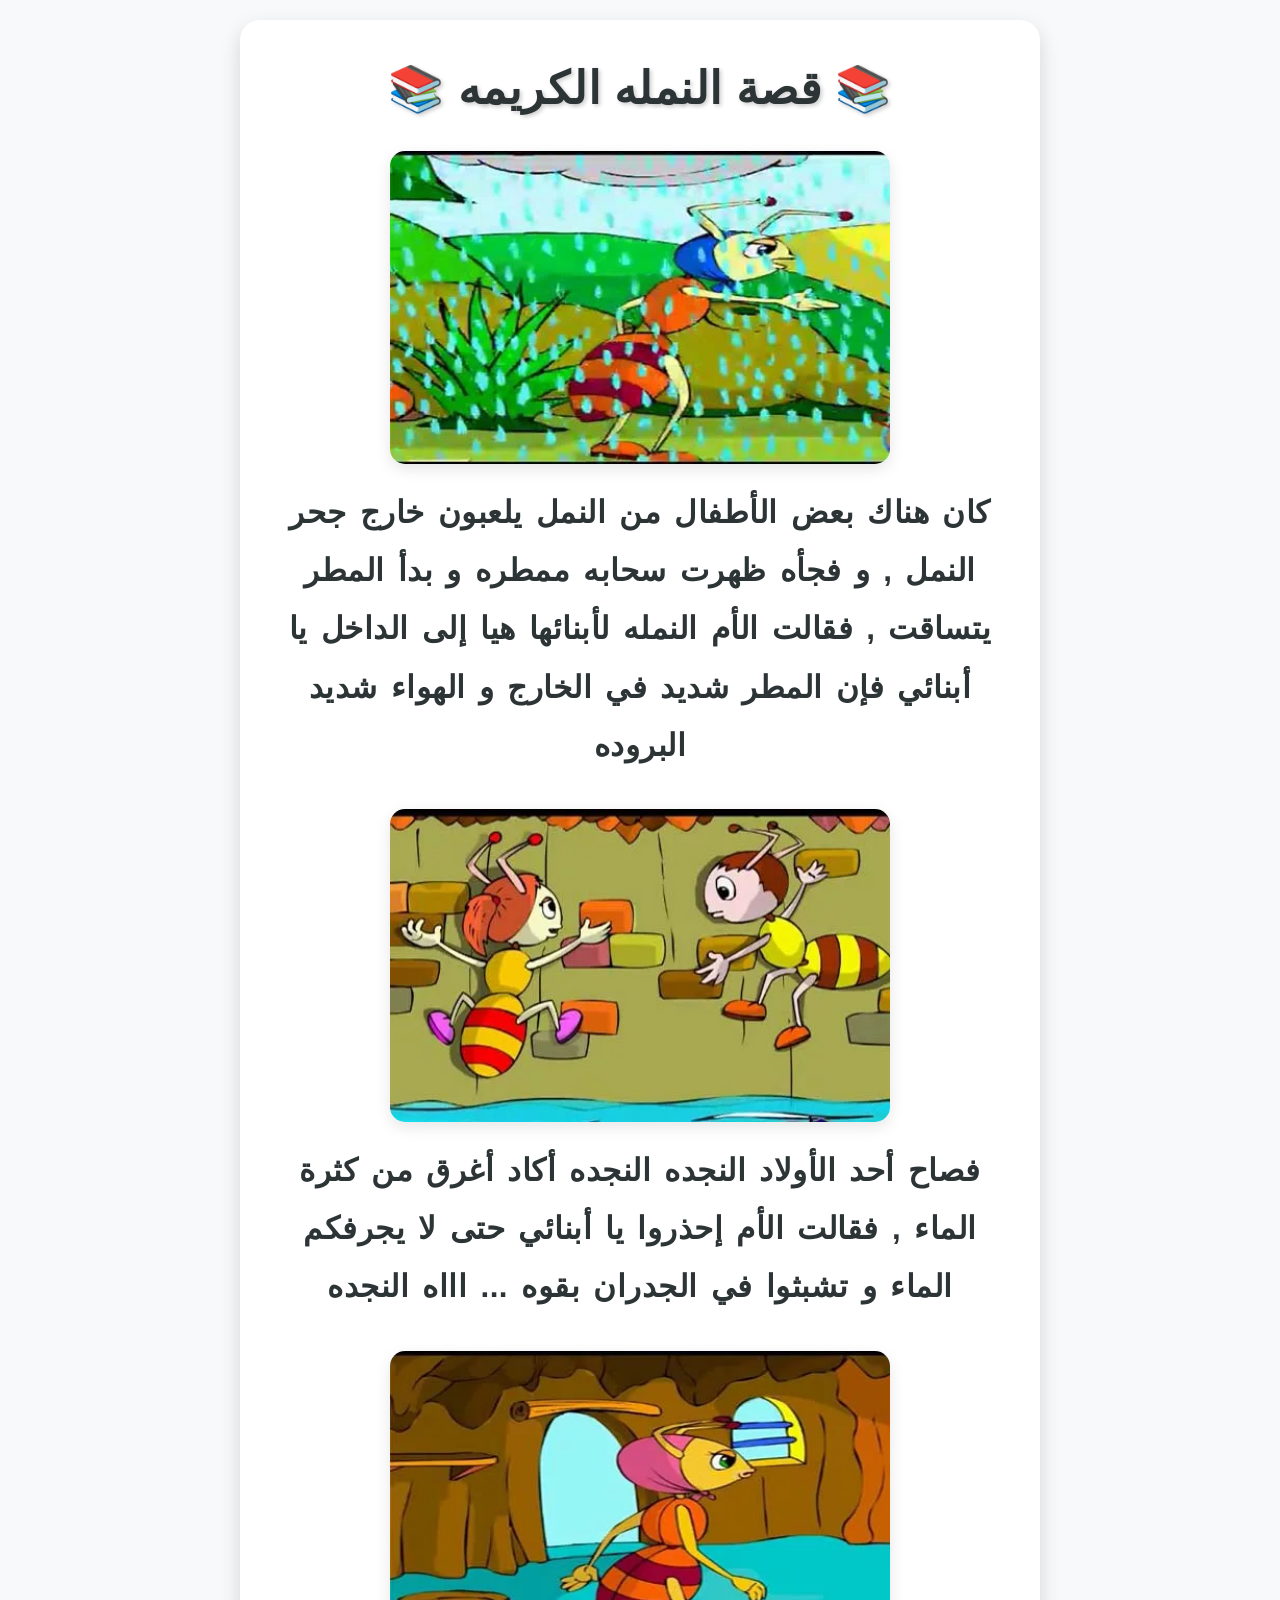
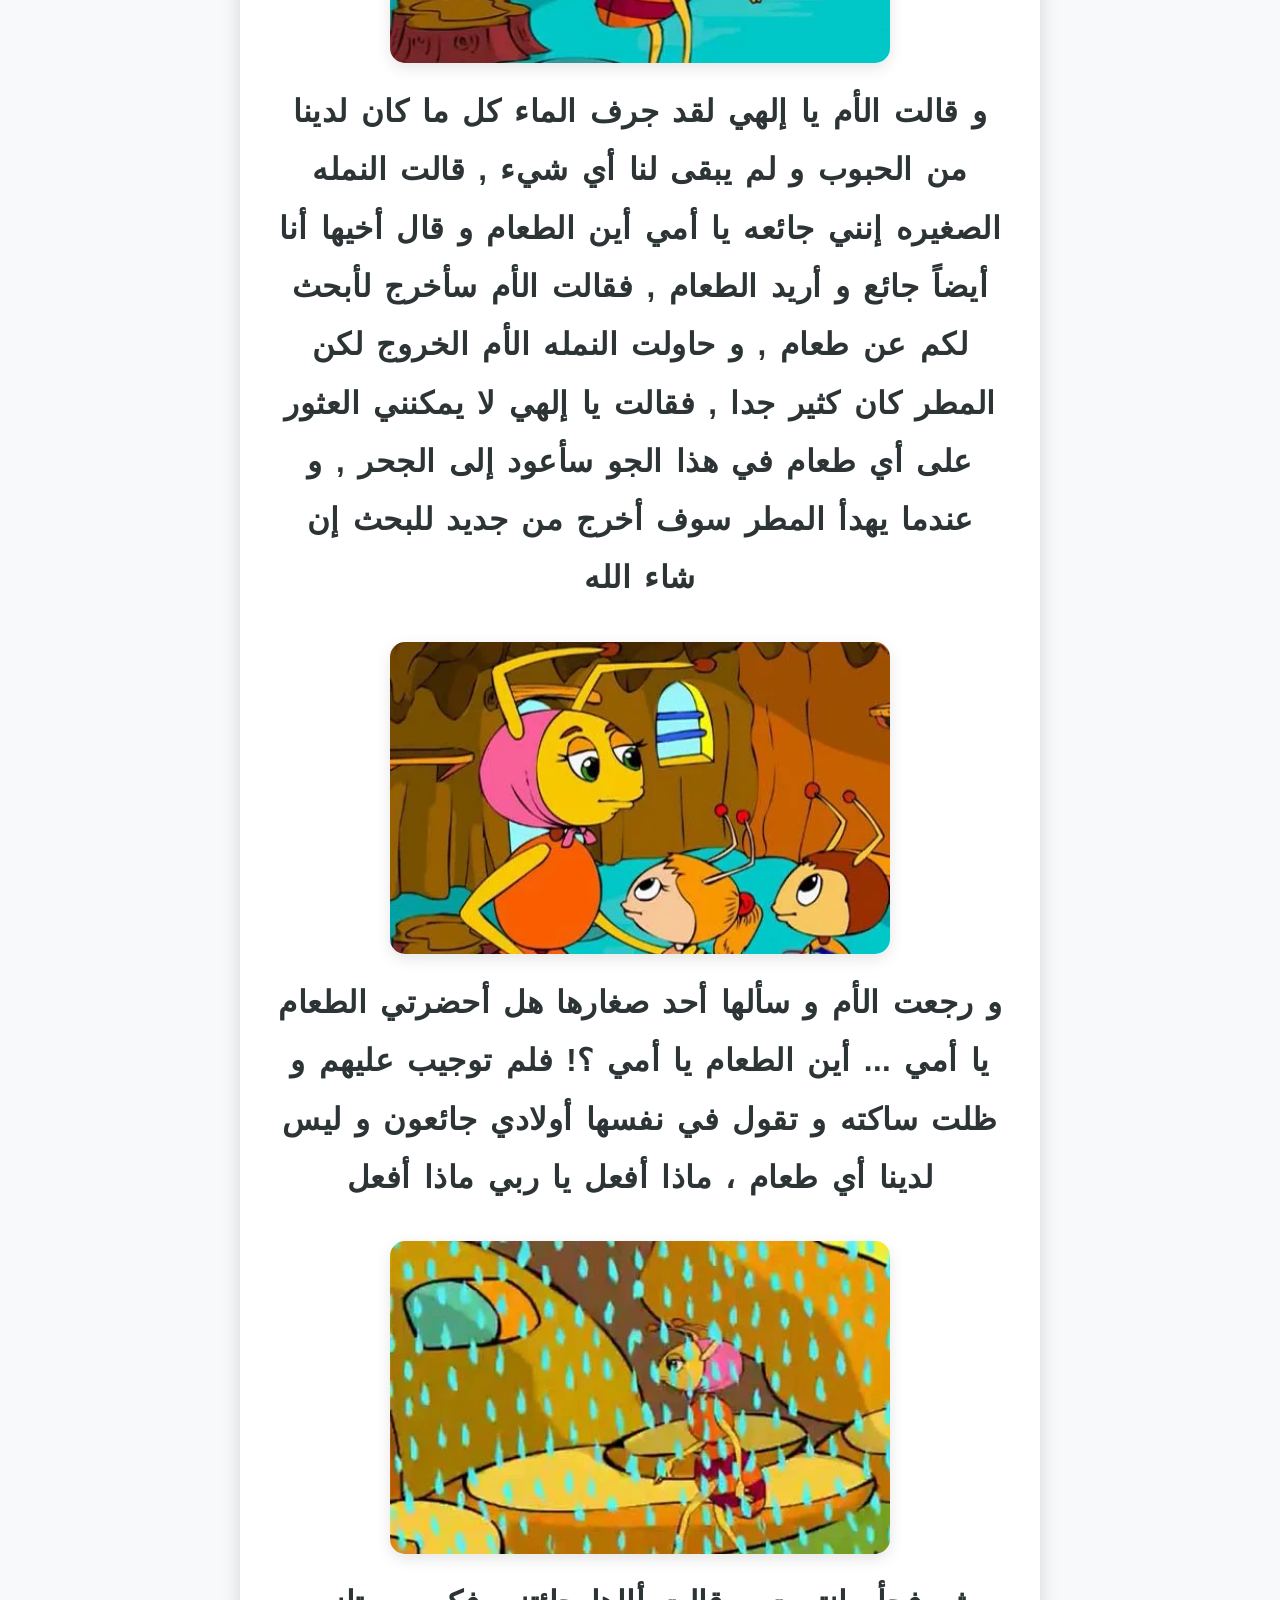
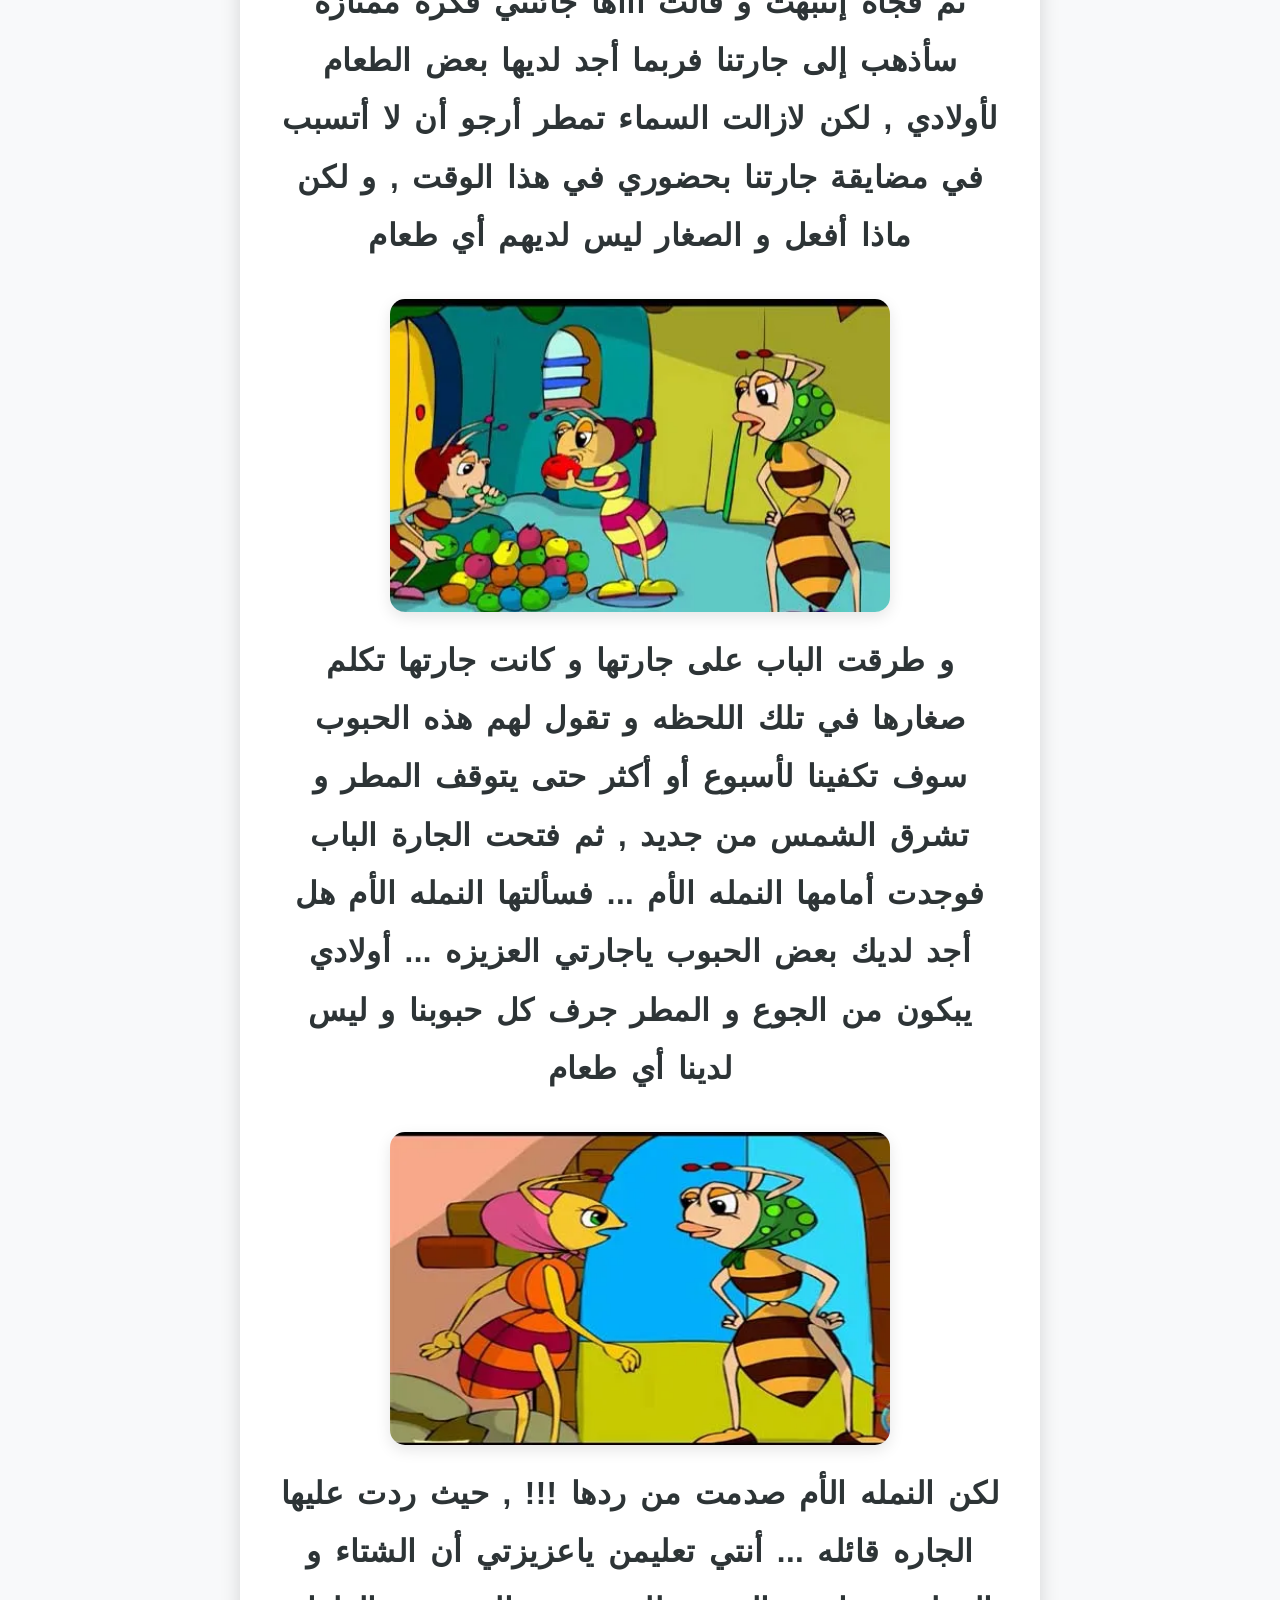
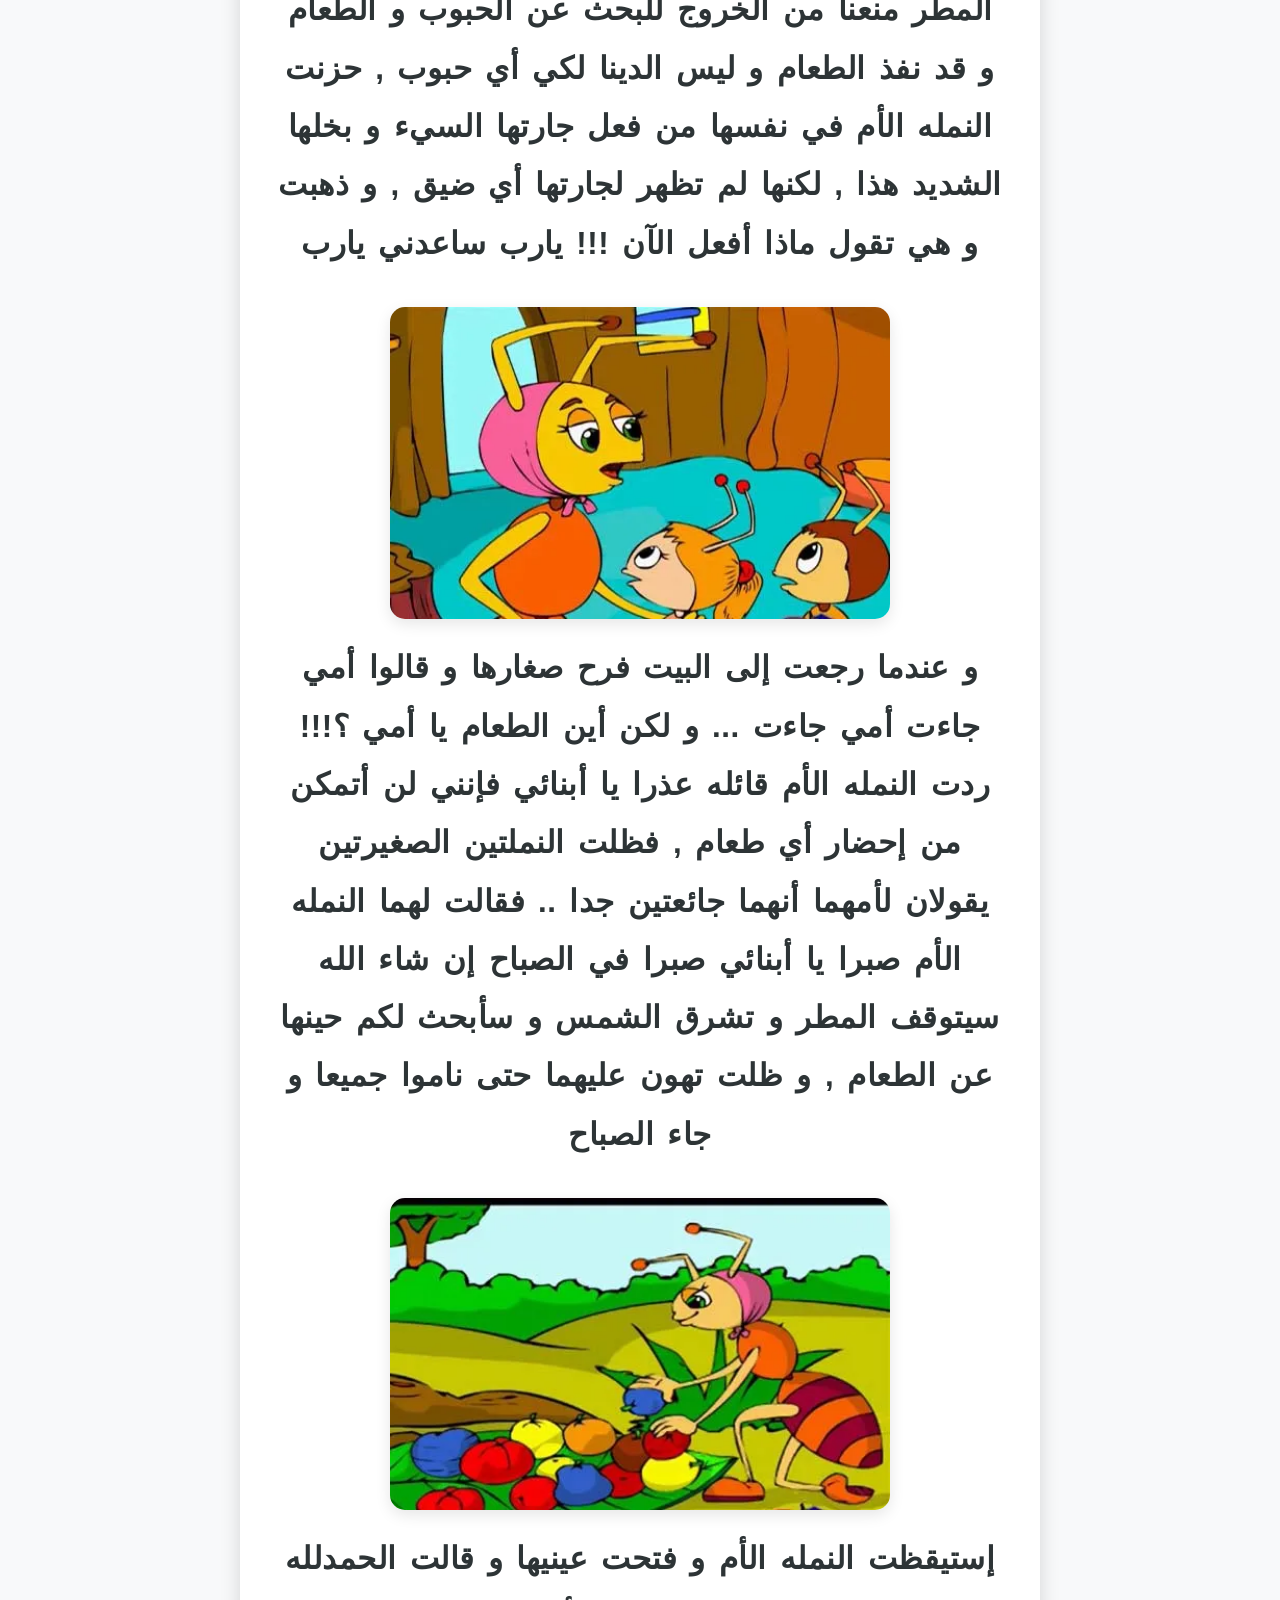
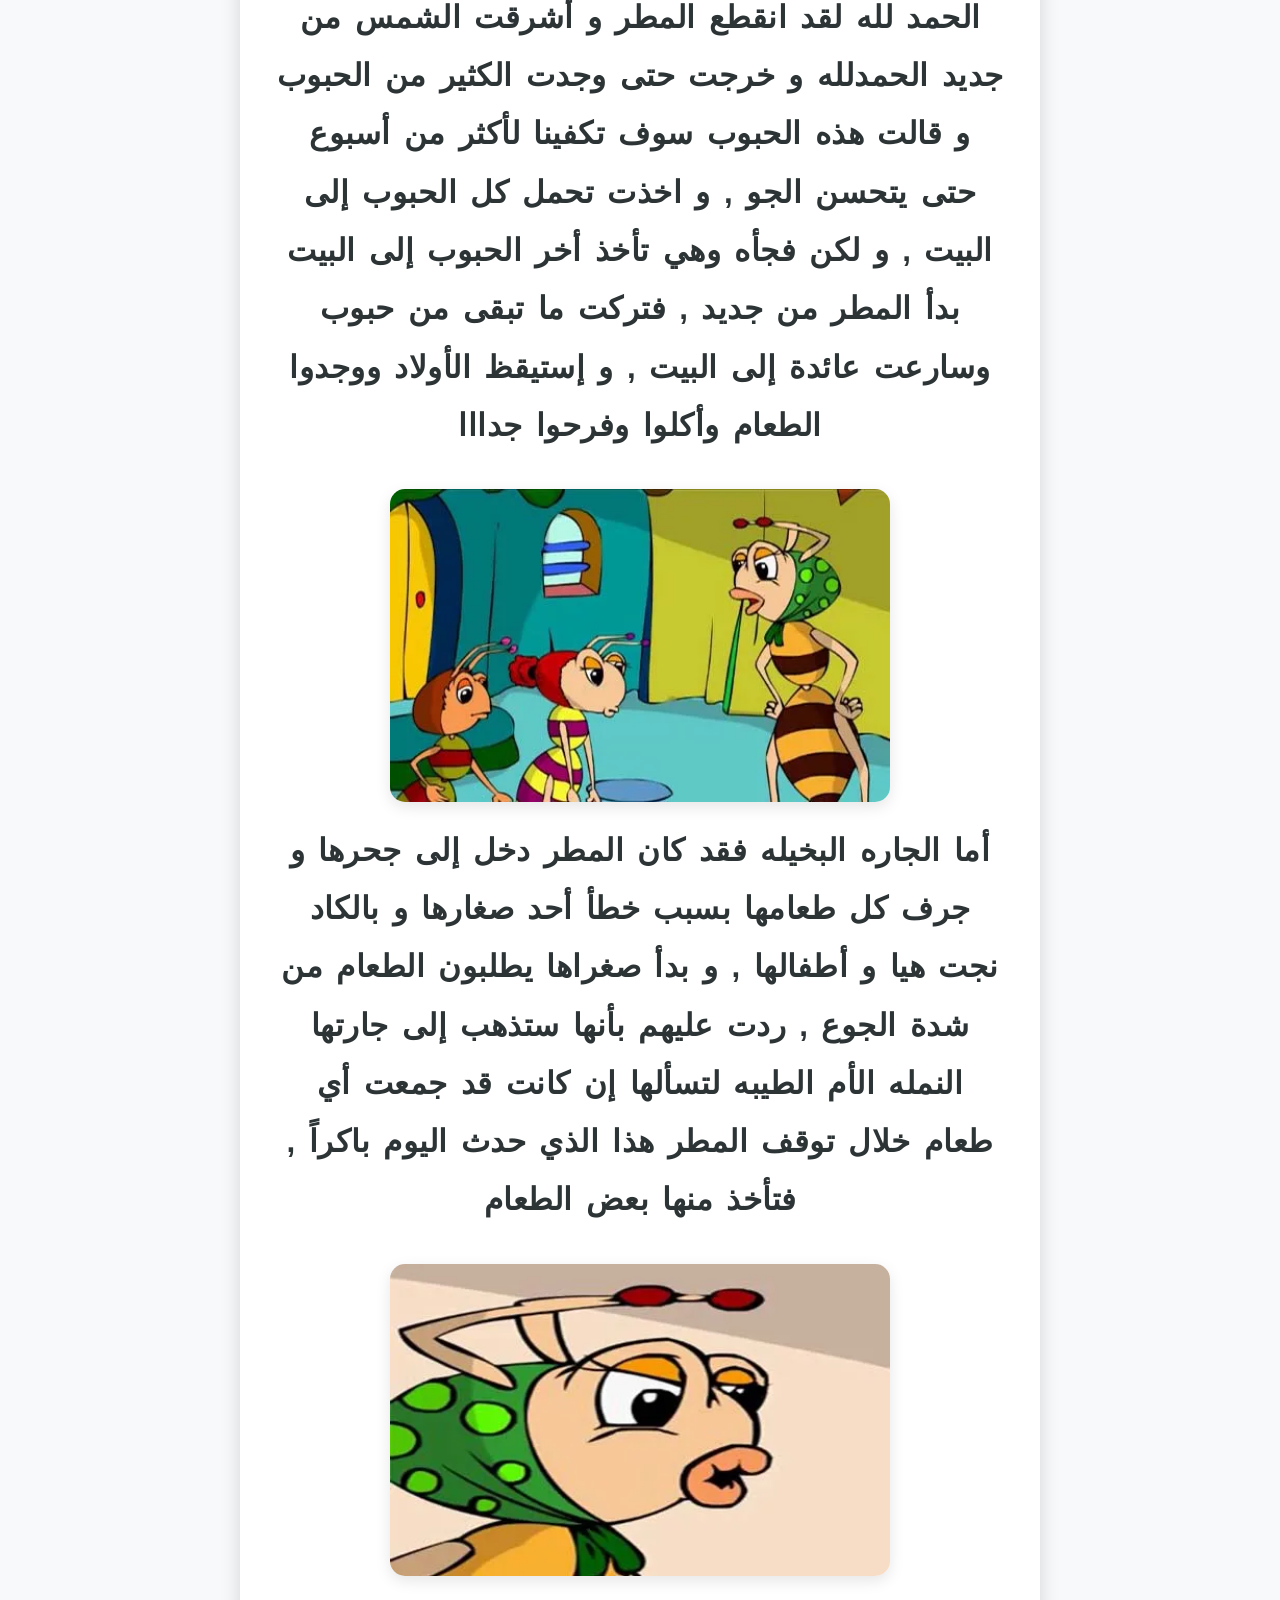
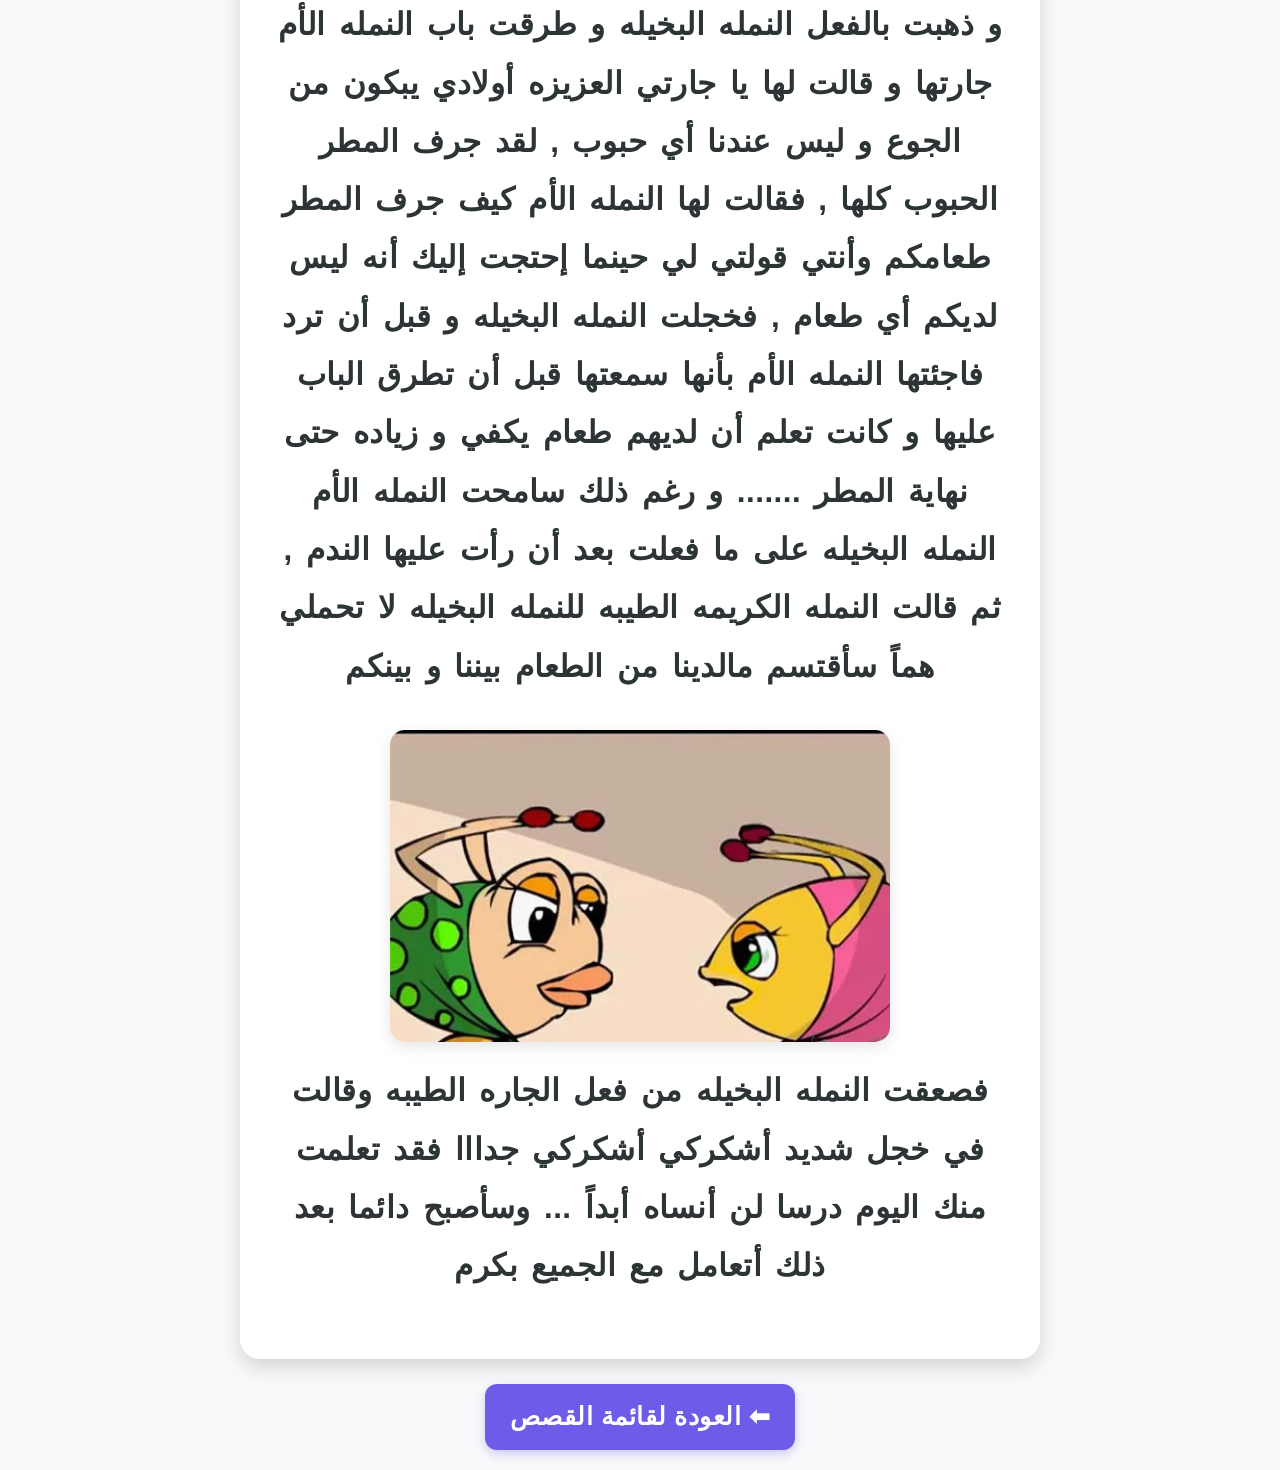
==== materials/arabic/story1.html @ b32f54ed "Add files via upload" ====
<!DOCTYPE html>
<html lang="ar" dir="rtl">
<head>
    <meta charset="UTF-8">
    <meta name="viewport" content="width=device-width, initial-scale=1.0">
    <title>قصة النمله الكريمه</title>
    <!-- استدعاء خط أطفال واضح وجميل -->
    <link rel="stylesheet" href="../../css/style.css">
    <link rel="icon" type="image/ico" href="../../images/favicon.ico">
    <style>
        *, body, button, h1, h2, p, span, .story-text, .word {
            font-family: Segoe UI, sans-serif !important; /* نوع الخط */
            font-size: 1.4rem;                        /* حجم الخط الأساسي */
            font-weight: bold;                        /* تخانة الخط (بولد) */
            line-height: 1.7;                         /* المسافة بين السطور (ارتفاع السطر) */
            letter-spacing: 0.5px;                    /* المسافة الأفقية بين الحروف */
            word-spacing: 0px;                        /* المسافة بين الكلمات وبعضها */
        }

        body {
            background: #f8f9fa;
        }

        .story-container {
            background: #ffffff;
            border-radius: 20px;
            padding: 30px;
            box-shadow: 0 8px 20px rgba(0,0,0,0.15);
            margin-bottom: 25px;
            max-width: 800px;
            margin-left: auto;
            margin-right: auto;
        }

        /* عنوان القصة يفضل في سطر واحد وبحجم نسبي ذكي حسب الشاشة */
        .story-container h1 {
            color: #2d3436;
            text-align: center;
            margin-bottom: 25px;
            font-size: clamp(1.1rem, 3.5vw, 2.2rem);
            white-space: nowrap;
            overflow: hidden;
            text-overflow: ellipsis;
        }

        .paragraph-block {
            margin-bottom: 35px;
            text-align: center;
        }

        /* تحكم في حجم الصورة بالنسبة المئوية وتجاوبها التلقائي */
        .story-img {
            width: 70%;
            max-width: 500px;
            height: auto;
            border-radius: 15px;
            margin: 0 auto 20px auto;
            display: block;
            box-shadow: 0 5px 15px rgba(0,0,0,0.1);
        }

        /* مسافات طبيعية ومضبوطة بين الكلمات بالملي */
        .story-text {
            font-size: 2rem;                       /* حجم الخط الكبير اللي طلبته */
            line-height: 2.5;                      /* مسافة واسعة ومريحة بين السطور */
            color: #2d3436;
            user-select: none;
            font-weight: bold;
            
            /* التكات الجديدة للسنترة المظبوطة بالحرف */
            display: flex;
            flex-wrap: wrap;
            justify-content: center;               /* سنترة الكلمات جوه الفقرة بالملي */
            align-items: center;
            text-align: center;
            gap: 1px;                             /* مسافة ثابتة ومتناسقة بين كل كلمة والثانية */
        }

        .word {
            display: inline-block;
            padding: 2px 6px;
            border-radius: 8px;
            cursor: pointer;
            transition: background 0.2s, transform 0.2s;
            /* شلنا الهوامش القديمة عشان الـ gap يظبط المسافات بانتظام */
        }

        .word:hover {
            background: #ffeaa7;
        }

        /* الهايلايت للضغطة العادية أو عند الرجوع */
        .word.highlight {
            background: #fdcb6e;
            color: #d63031;
            font-weight: bold;
            transform: scale(1.08);
        }

        .back-btn {
            background: #6c5ce7;
            color: white;
            border: none;
            padding: 12px 25px;
            font-size: 1.1rem;
            border-radius: 12px;
            cursor: pointer;
            font-weight: bold;
            font-family: 'Cairo', sans-serif;
            box-shadow: 0 4px 10px rgba(108, 92, 231, 0.3);
            display: block;
            margin: 0 auto;
        }
        .back-btn:hover {
            background: #5b4cc4;
        }
    </style>
</head>
<body>
    <div class="container">
        <div class="story-container">

            <h1>📚 قصة النمله الكريمه 📚</h1>

            <!-- الفقرة الأولى وصورتها -->
            <div class="paragraph-block">
                <img src="images/story1-1.webp" alt="صورة الفقرة الأولى" class="story-img" onerror="this.src='https://via.placeholder.com/500x300?text=صورة+الفقرة+الأولى'">
                
                <p class="story-text" data-paragraph-id="1">
كان هناك بعض الأطفال من النمل يلعبون خارج جحر النمل , و فجأه ظهرت سحابه ممطره و بدأ المطر يتساقت , فقالت الأم النمله لأبنائها هيا إلى الداخل يا أبنائي فإن المطر شديد في الخارج و الهواء شديد البروده
                </p>
            </div>

            <!-- الفقرة الثانيه وصورتها -->
            <div class="paragraph-block">
                <img src="images/story1-2.webp" alt="صورة الفقرة الأولى" class="story-img" onerror="this.src='https://via.placeholder.com/500x300?text=صورة+الفقرة+الأولى'">
                
                <p class="story-text" data-paragraph-id="1">
فصاح أحد الأولاد النجده النجده أكاد أغرق من كثرة الماء , فقالت الأم إحذروا يا أبنائي حتى لا يجرفكم الماء و تشبثوا في الجدران بقوه ... اااه النجده
                </p>
            </div>

            <!-- الفقرة الثالثه وصورتها -->
            <div class="paragraph-block">
                <img src="images/story1-3.webp" alt="صورة الفقرة الأولى" class="story-img" onerror="this.src='https://via.placeholder.com/500x300?text=صورة+الفقرة+الأولى'">
                
                <p class="story-text" data-paragraph-id="1">
و قالت الأم يا إلهي لقد جرف الماء كل ما كان لدينا من الحبوب و لم يبقى لنا أي شيء , قالت النمله الصغيره إنني جائعه يا أمي أين الطعام و قال أخيها أنا أيضاً جائع و أريد الطعام , فقالت الأم سأخرج لأبحث لكم عن طعام , و حاولت النمله الأم الخروج لكن المطر كان كثير جدا , فقالت يا إلهي لا يمكنني العثور على أي طعام في هذا الجو سأعود إلى الجحر , و عندما يهدأ المطر سوف أخرج من جديد للبحث إن شاء الله
                </p>
            </div>

            <!-- الفقرة الرابعه وصورتها -->
            <div class="paragraph-block">
                <img src="images/story1-4.webp" alt="صورة الفقرة الأولى" class="story-img" onerror="this.src='https://via.placeholder.com/500x300?text=صورة+الفقرة+الأولى'">
                
                <p class="story-text" data-paragraph-id="1">
و رجعت الأم و سألها أحد صغارها هل أحضرتي الطعام يا أمي ... أين الطعام يا أمي ؟! فلم توجيب عليهم و ظلت ساكته و تقول في نفسها أولادي جائعون و ليس لدينا أي طعام ، ماذا أفعل يا ربي ماذا أفعل
                </p>
            </div>

            <!-- الفقرة الخامسه وصورتها -->
            <div class="paragraph-block">
                <img src="images/story1-5.webp" alt="صورة الفقرة الأولى" class="story-img" onerror="this.src='https://via.placeholder.com/500x300?text=صورة+الفقرة+الأولى'">
                
                <p class="story-text" data-paragraph-id="1">
ثم فجأه إنتبهت و قالت أااها جائتني فكره ممتازه سأذهب إلى جارتنا فربما أجد لديها بعض الطعام لأولادي , لكن لازالت السماء تمطر أرجو أن لا أتسبب في مضايقة جارتنا بحضوري في هذا الوقت , و لكن ماذا أفعل و الصغار ليس لديهم أي طعام
                </p>
            </div>

            <!-- الفقرة السادسه وصورتها -->
            <div class="paragraph-block">
                <img src="images/story1-6.webp" alt="صورة الفقرة الأولى" class="story-img" onerror="this.src='https://via.placeholder.com/500x300?text=صورة+الفقرة+الأولى'">
                
                <p class="story-text" data-paragraph-id="1">
و طرقت الباب على جارتها و كانت جارتها تكلم صغارها في تلك اللحظه و تقول لهم هذه الحبوب سوف تكفينا لأسبوع أو أكثر حتى يتوقف المطر و تشرق الشمس من جديد , ثم فتحت الجارة الباب فوجدت أمامها النمله الأم ... فسألتها النمله الأم هل أجد لديك بعض الحبوب ياجارتي العزيزه ... أولادي يبكون من الجوع و المطر جرف كل حبوبنا و ليس لدينا أي طعام 
                </p>
            </div>

            <!-- الفقرة السابعه وصورتها -->
            <div class="paragraph-block">
                <img src="images/story1-7.webp" alt="صورة الفقرة الأولى" class="story-img" onerror="this.src='https://via.placeholder.com/500x300?text=صورة+الفقرة+الأولى'">
                
                <p class="story-text" data-paragraph-id="1">
لكن النمله الأم صدمت من ردها !!! , حيث ردت عليها الجاره قائله ... أنتي تعليمن ياعزيزتي أن الشتاء و المطر منعنا من الخروج للبحث عن الحبوب و الطعام و قد نفذ الطعام و ليس الدينا لكي أي حبوب , حزنت النمله الأم في نفسها من فعل جارتها السيء و بخلها الشديد هذا , لكنها لم تظهر لجارتها أي ضيق , و ذهبت و هي تقول ماذا أفعل الآن !!! يارب ساعدني يارب
                </p>
            </div>

            <!-- الفقرة الثامنه وصورتها -->
            <div class="paragraph-block">
                <img src="images/story1-8.webp" alt="صورة الفقرة الأولى" class="story-img" onerror="this.src='https://via.placeholder.com/500x300?text=صورة+الفقرة+الأولى'">
                
                <p class="story-text" data-paragraph-id="1">
و عندما رجعت إلى البيت فرح صغارها و قالوا أمي جاءت أمي جاءت ... و لكن أين الطعام يا أمي ؟!!! ردت النمله الأم قائله عذرا يا أبنائي فإنني لن أتمكن من إحضار أي طعام , فظلت النملتين الصغيرتين يقولان لأمهما أنهما جائعتين جدا .. فقالت لهما النمله الأم صبرا يا أبنائي صبرا  في الصباح إن شاء الله سيتوقف المطر و تشرق الشمس و سأبحث لكم حينها عن الطعام , و ظلت تهون عليهما حتى ناموا جميعا و جاء الصباح
                </p>
            </div>

            <!-- الفقرة التاسعه وصورتها -->
            <div class="paragraph-block">
                <img src="images/story1-9.webp" alt="صورة الفقرة الأولى" class="story-img" onerror="this.src='https://via.placeholder.com/500x300?text=صورة+الفقرة+الأولى'">
                
                <p class="story-text" data-paragraph-id="1">
إستيقظت النمله الأم و فتحت عينيها و قالت الحمدلله الحمد لله لقد انقطع المطر و أشرقت الشمس من جديد الحمدلله و خرجت حتى وجدت الكثير من الحبوب و قالت هذه الحبوب سوف تكفينا لأكثر من أسبوع حتى يتحسن الجو , و اخذت تحمل كل الحبوب إلى البيت , و لكن فجأه وهي تأخذ أخر الحبوب إلى البيت بدأ المطر من جديد , فتركت ما تبقى من حبوب وسارعت عائدة إلى البيت , و إستيقظ الأولاد ووجدوا الطعام وأكلوا وفرحوا جدااا
                </p>
            </div>

            <!-- الفقرة العاشره وصورتها -->
            <div class="paragraph-block">
                <img src="images/story1-10.webp" alt="صورة الفقرة الأولى" class="story-img" onerror="this.src='https://via.placeholder.com/500x300?text=صورة+الفقرة+الأولى'">
                
                <p class="story-text" data-paragraph-id="1">
أما الجاره البخيله فقد كان المطر دخل إلى جحرها و جرف كل طعامها بسبب خطأ أحد صغارها و بالكاد نجت هيا و أطفالها , و بدأ صغراها يطلبون الطعام من شدة الجوع , ردت عليهم بأنها ستذهب إلى جارتها النمله الأم الطيبه لتسألها إن كانت قد جمعت أي طعام خلال توقف المطر هذا الذي حدث اليوم باكراً , فتأخذ منها بعض الطعام
                </p>
            </div>

            <!-- الفقرة الحادية عشر وصورتها -->
            <div class="paragraph-block">
                <img src="images/story1-11.webp" alt="صورة الفقرة الأولى" class="story-img" onerror="this.src='https://via.placeholder.com/500x300?text=صورة+الفقرة+الأولى'">
                
                <p class="story-text" data-paragraph-id="1">
و ذهبت بالفعل النمله البخيله و طرقت باب النمله الأم جارتها و قالت لها يا جارتي العزيزه أولادي يبكون من الجوع و ليس عندنا أي حبوب , لقد جرف المطر الحبوب كلها , فقالت لها النمله الأم كيف جرف المطر طعامكم وأنتي قولتي لي حينما إحتجت إليك أنه ليس لديكم أي طعام , فخجلت النمله البخيله و قبل أن ترد فاجئتها النمله الأم بأنها سمعتها قبل أن تطرق الباب عليها و كانت تعلم أن لديهم طعام يكفي و زياده حتى نهاية المطر
.......
و رغم ذلك سامحت النمله الأم النمله البخيله على ما فعلت بعد أن رأت عليها الندم , ثم قالت النمله الكريمه الطيبه للنمله البخيله لا تحملي هماً سأقتسم مالدينا من الطعام بيننا و بينكم
                </p>
            </div>

            <!-- الفقرة الثانية عشر وصورتها -->
            <div class="paragraph-block">
                <img src="images/story1-12.webp" alt="صورة الفقرة الأولى" class="story-img" onerror="this.src='https://via.placeholder.com/500x300?text=صورة+الفقرة+الأولى'">
                
                <p class="story-text" data-paragraph-id="1">
فصعقت النمله البخيله من فعل الجاره الطيبه وقالت في خجل شديد أشكركي أشكركي جدااا
فقد تعلمت منك اليوم درسا لن أنساه أبداً ... وسأصبح دائما بعد ذلك أتعامل مع الجميع بكرم
                </p>
            </div>

        </div>

        <button class="back-btn" onclick="goBackToArabic()">⬅ العودة لقائمة القصص</button>
    </div>

    <!-- محرك التشغيل الذكي الموحد للقصة -->
    <script>
        // إلغاء تحكم المتصفح التلقائي في السكرول عند الـ Refresh لمنع التعارض
        if ('scrollRestoration' in history) {
            history.scrollRestoration = 'manual';
        }

        document.addEventListener('DOMContentLoaded', () => {
            const paragraphs = document.querySelectorAll('.story-text');

            paragraphs.forEach((pElement, pIndex) => {
                const rawText = pElement.innerText.trim();
                pElement.innerHTML = ''; 

                const wordsArray = rawText.split(/\s+/);

                wordsArray.forEach((wordText, wIndex) => {
                    const span = document.createElement('span');
                    span.className = 'word';
                    const globalWordId = `p${pIndex}-w${wIndex}`;
                    span.id = globalWordId;
                    span.innerText = wordText;

                    setupWordEvents(span, wordText, globalWordId);

                    pElement.appendChild(span);
                });
            });

            // استعادة الـ Scroll والهايلايت بدقة فور اكتمال تحميل الصفحة
            restoreHighlightAndScroll();
        });

        function setupWordEvents(element, wordText, globalWordId) {
            let pressTimer = null;
            let isLongPress = false;

            const startPress = () => {
                isLongPress = false;
                pressTimer = setTimeout(() => {
                    isLongPress = true;
                    applyHighlight(globalWordId);
                    openLettersPage(wordText, globalWordId);
                }, 600); 
            };

            const cancelPress = () => {
                clearTimeout(pressTimer);
            };

            const endPress = () => {
                clearTimeout(pressTimer);
                if (!isLongPress) {
                    applyHighlight(globalWordId);
                }
            };

            element.addEventListener('mousedown', startPress);
            element.addEventListener('mouseup', endPress);
            element.addEventListener('mouseleave', cancelPress);

            element.addEventListener('touchstart', startPress, {passive: true});
            element.addEventListener('touchend', endPress);
            element.addEventListener('touchmove', cancelPress, {passive: true});
        }

        function applyHighlight(globalWordId) {
            document.querySelectorAll('.word').forEach(el => el.classList.remove('highlight'));
            const wordEl = document.getElementById(globalWordId);
            if (wordEl) {
                wordEl.classList.add('highlight');
                sessionStorage.setItem('activeWordId', globalWordId);
            }
        }

        function openLettersPage(wordText, globalWordId) {
            sessionStorage.setItem('selectedWord', wordText);
            sessionStorage.setItem('activeWordId', globalWordId);
            window.location.href = 'letters.html';
        }

        function restoreHighlightAndScroll() {
            const savedWordId = sessionStorage.getItem('activeWordId');
            if (savedWordId !== null) {
                setTimeout(() => {
                    const wordEl = document.getElementById(savedWordId);
                    if (wordEl) {
                        wordEl.classList.add('highlight');
                        wordEl.scrollIntoView({ behavior: 'smooth', block: 'center' });
                    }
                }, 100);
            }
        }

        function goBackToArabic() {
            sessionStorage.removeItem('activeWordId');
            window.location.href = 'arabic.html';
        }
    </script>
</body>
</html>
---- css/style.css ----
* {
    box-sizing: border-box;
    margin: 0;
    padding: 0;
    font-family: 'Cairo', Arial, sans-serif;
}

body {
    background: linear-gradient(135deg, #74b9ff, #a29bfe);
    min-height: 100vh;
    display: flex;
    justify-content: center;
    align-items: center;
    padding: 20px;
}

.container {
    max-width: 1000px;
    width: 100%;
    text-align: center;
}

h1 {
    color: #fff;
    font-size: 2.5rem;
    margin-bottom: 10px;
    text-shadow: 2px 2px 4px rgba(0,0,0,0.2);
}

.subtitle {
    color: #f1f2f6;
    font-size: 1.2rem;
    margin-bottom: 30px;
}

.subjects-grid {
    display: grid;
    grid-template-columns: repeat(auto-fit, minmax(250px, 1fr));
    gap: 20px;
}

.card {
    background: #ffffff;
    border-radius: 20px;
    padding: 30px 20px;
    cursor: pointer;
    box-shadow: 0 8px 20px rgba(0,0,0,0.15);
    transition: transform 0.3s ease, box-shadow 0.3s ease;
    border-bottom: 6px solid #dfe6e9;
}

.card:hover {
    transform: translateY(-8px);
    box-shadow: 0 12px 25px rgba(0,0,0,0.2);
}

.card .icon {
    font-size: 3.5rem;
    display: block;
    margin-bottom: 15px;
}

.card h2 {
    color: #2d3436;
    font-size: 1.5rem;
    margin-bottom: 8px;
}

.card p {
    color: #636e72;
    font-size: 0.95rem;
}

/* ألوان مميزة لكل كارت للتوسعة */
.card.arabic { border-bottom-color: #ff7675; }
.card.english { border-bottom-color: #0984e3; }
.card.math { border-bottom-color: #00b894; }
.card.science { border-bottom-color: #fdcb6e; }
.card.geography { border-bottom-color: #e17055; }
.card.space { border-bottom-color: #6c5ce7; }

/* متجاوب مع الموبايل والكمبيوتر */
@media (max-width: 600px) {
    h1 { font-size: 2rem; }
    .subtitle { font-size: 1rem; }
}
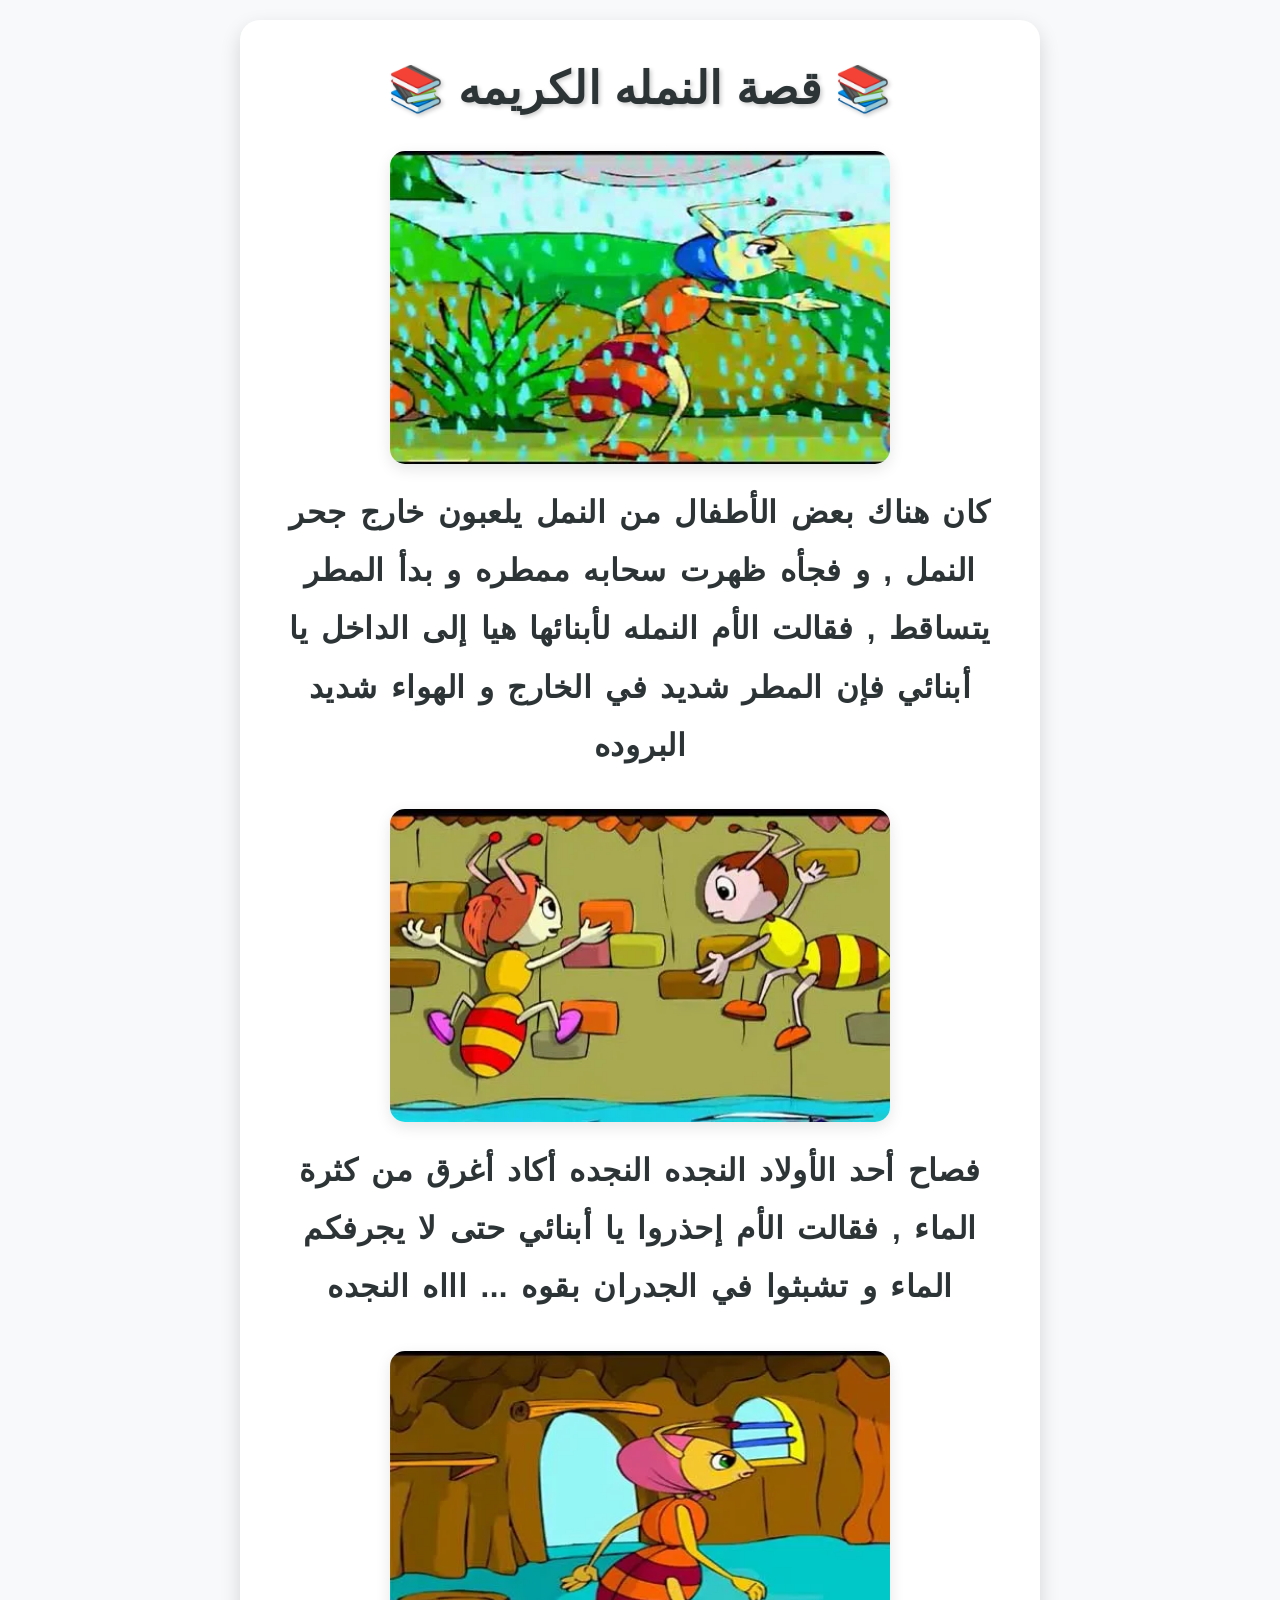
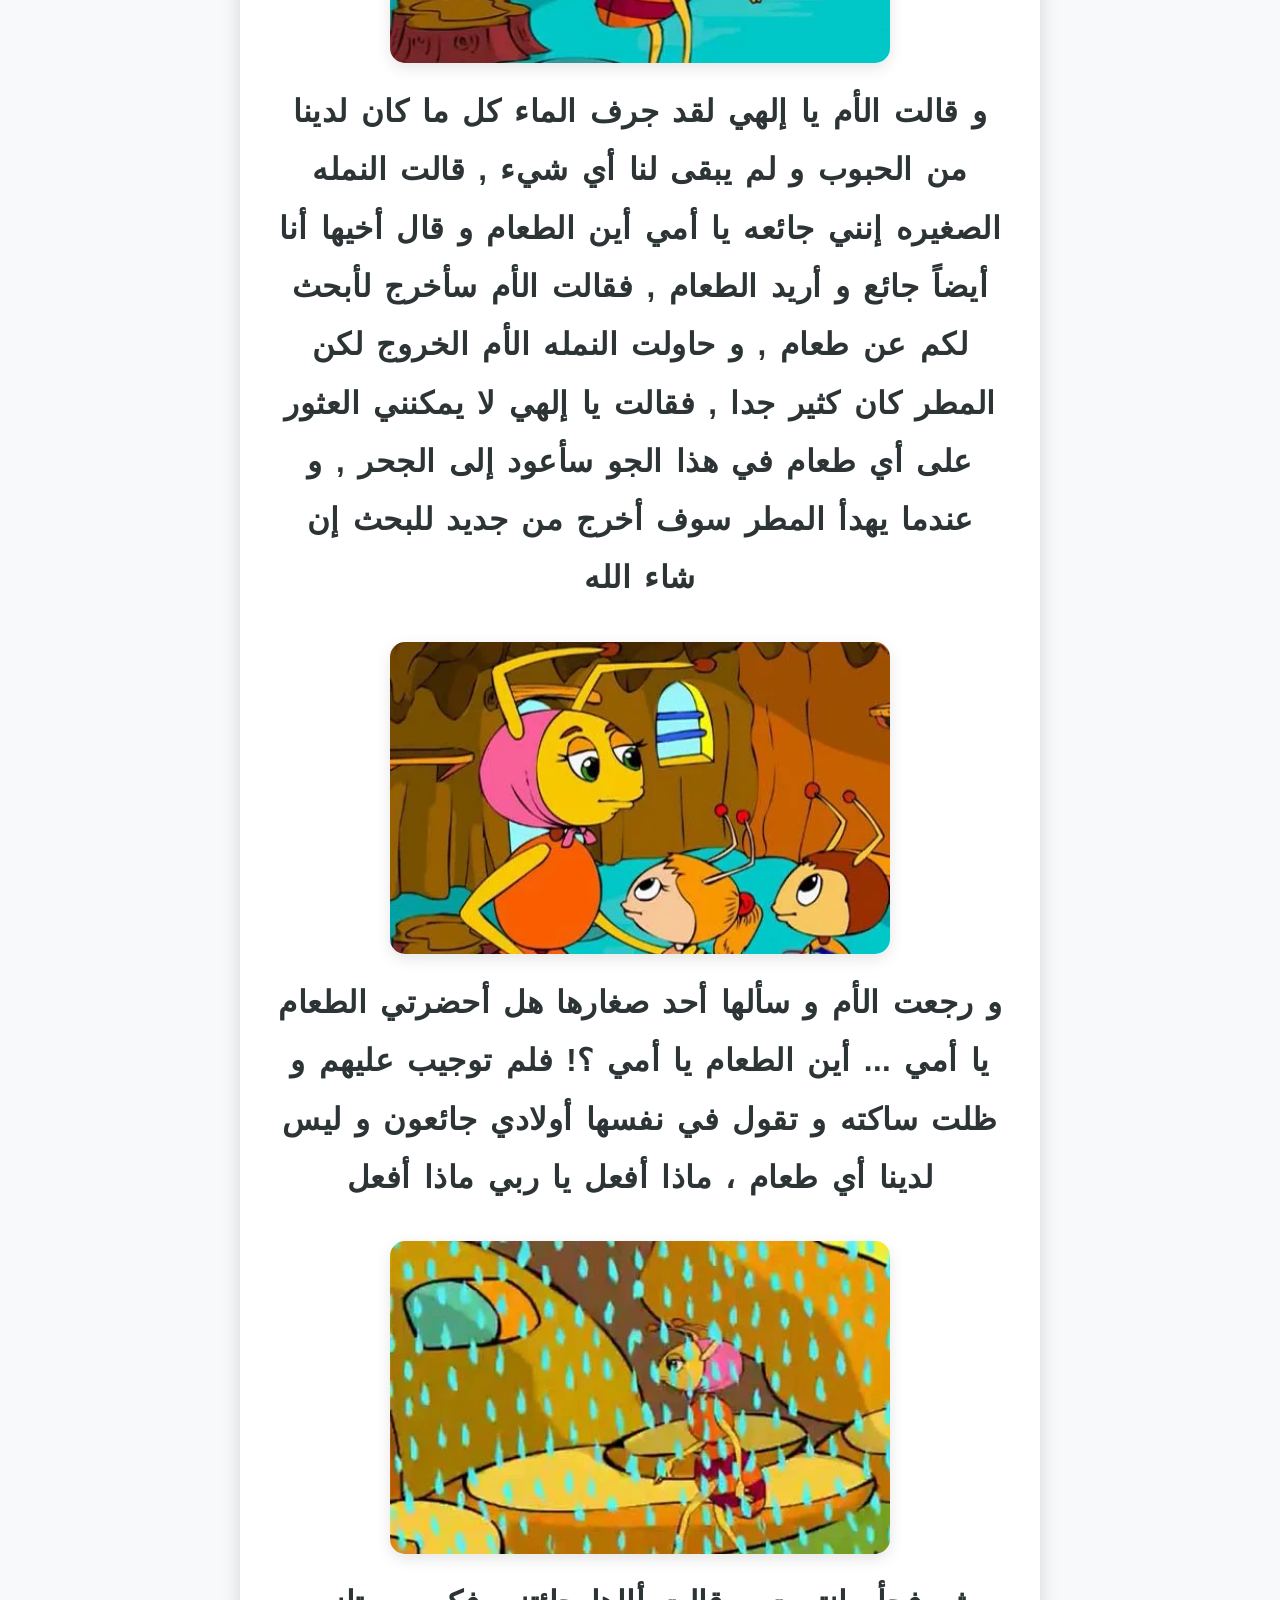
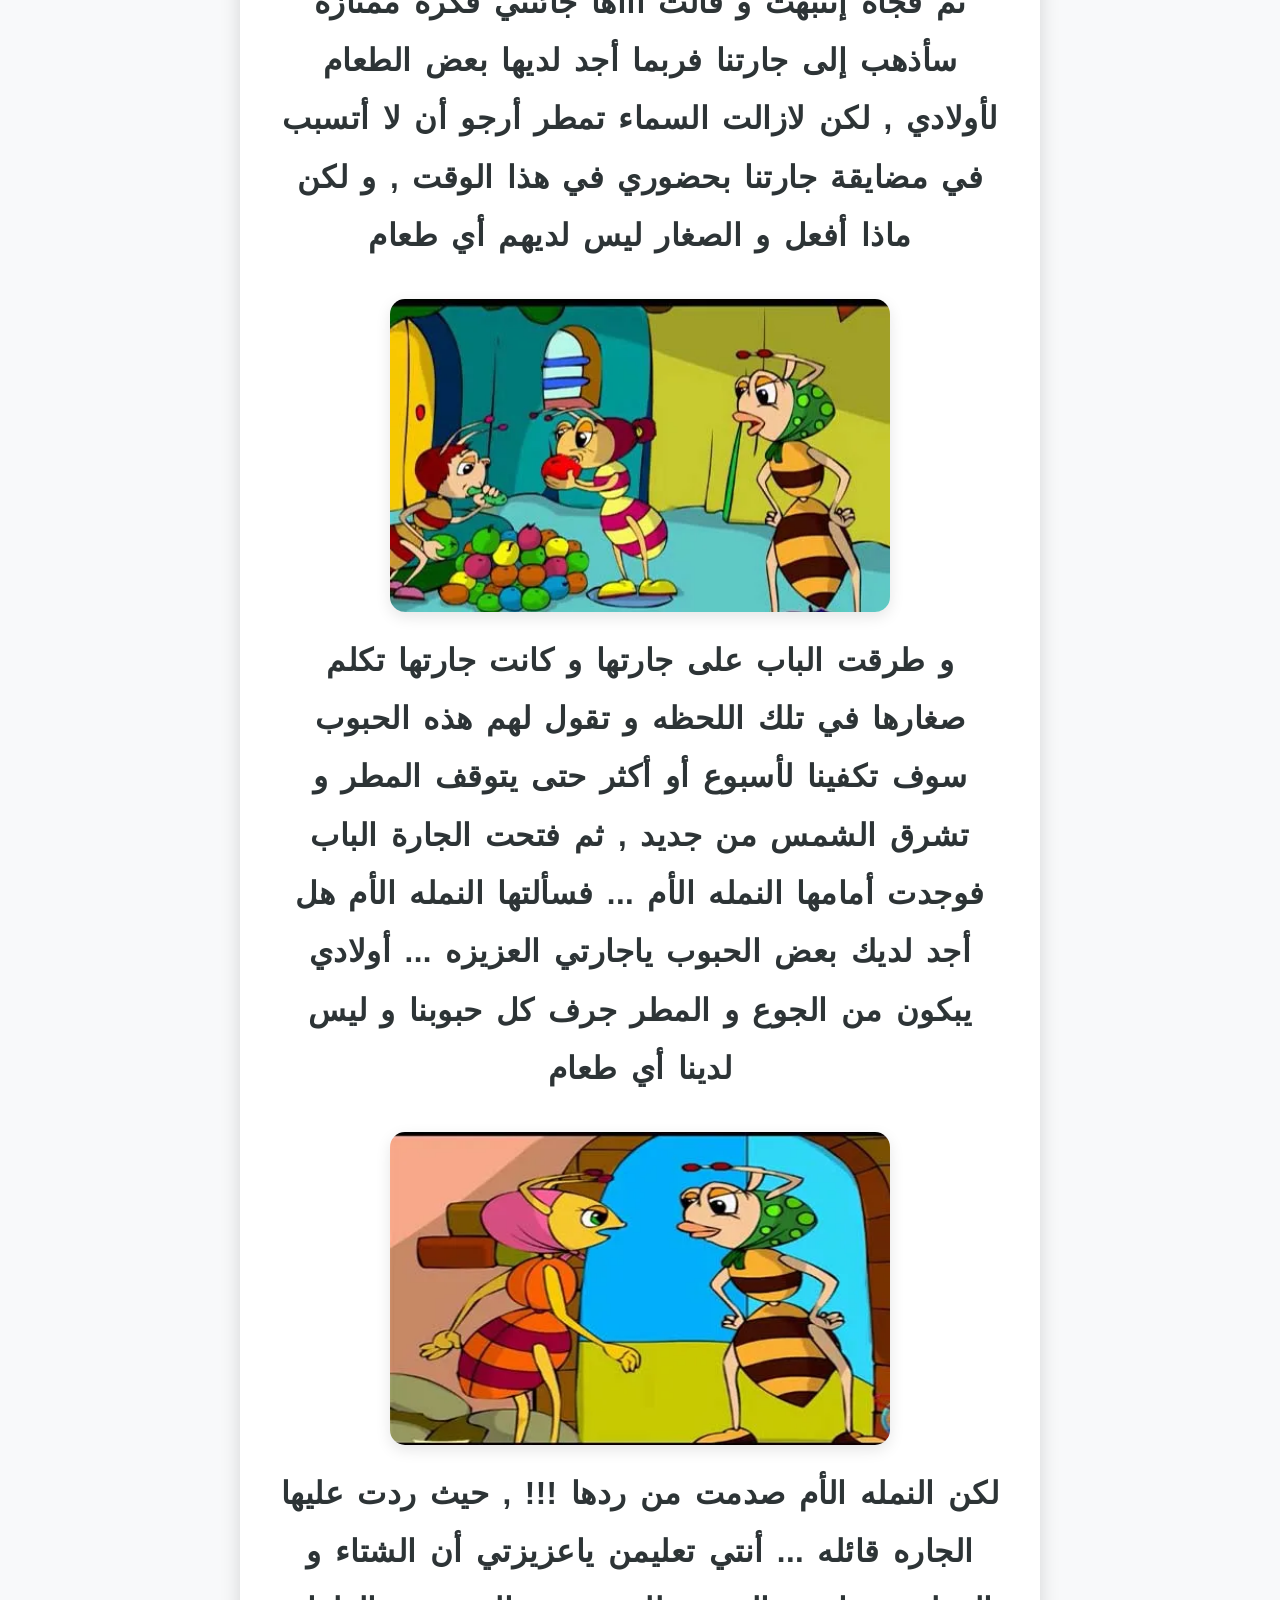
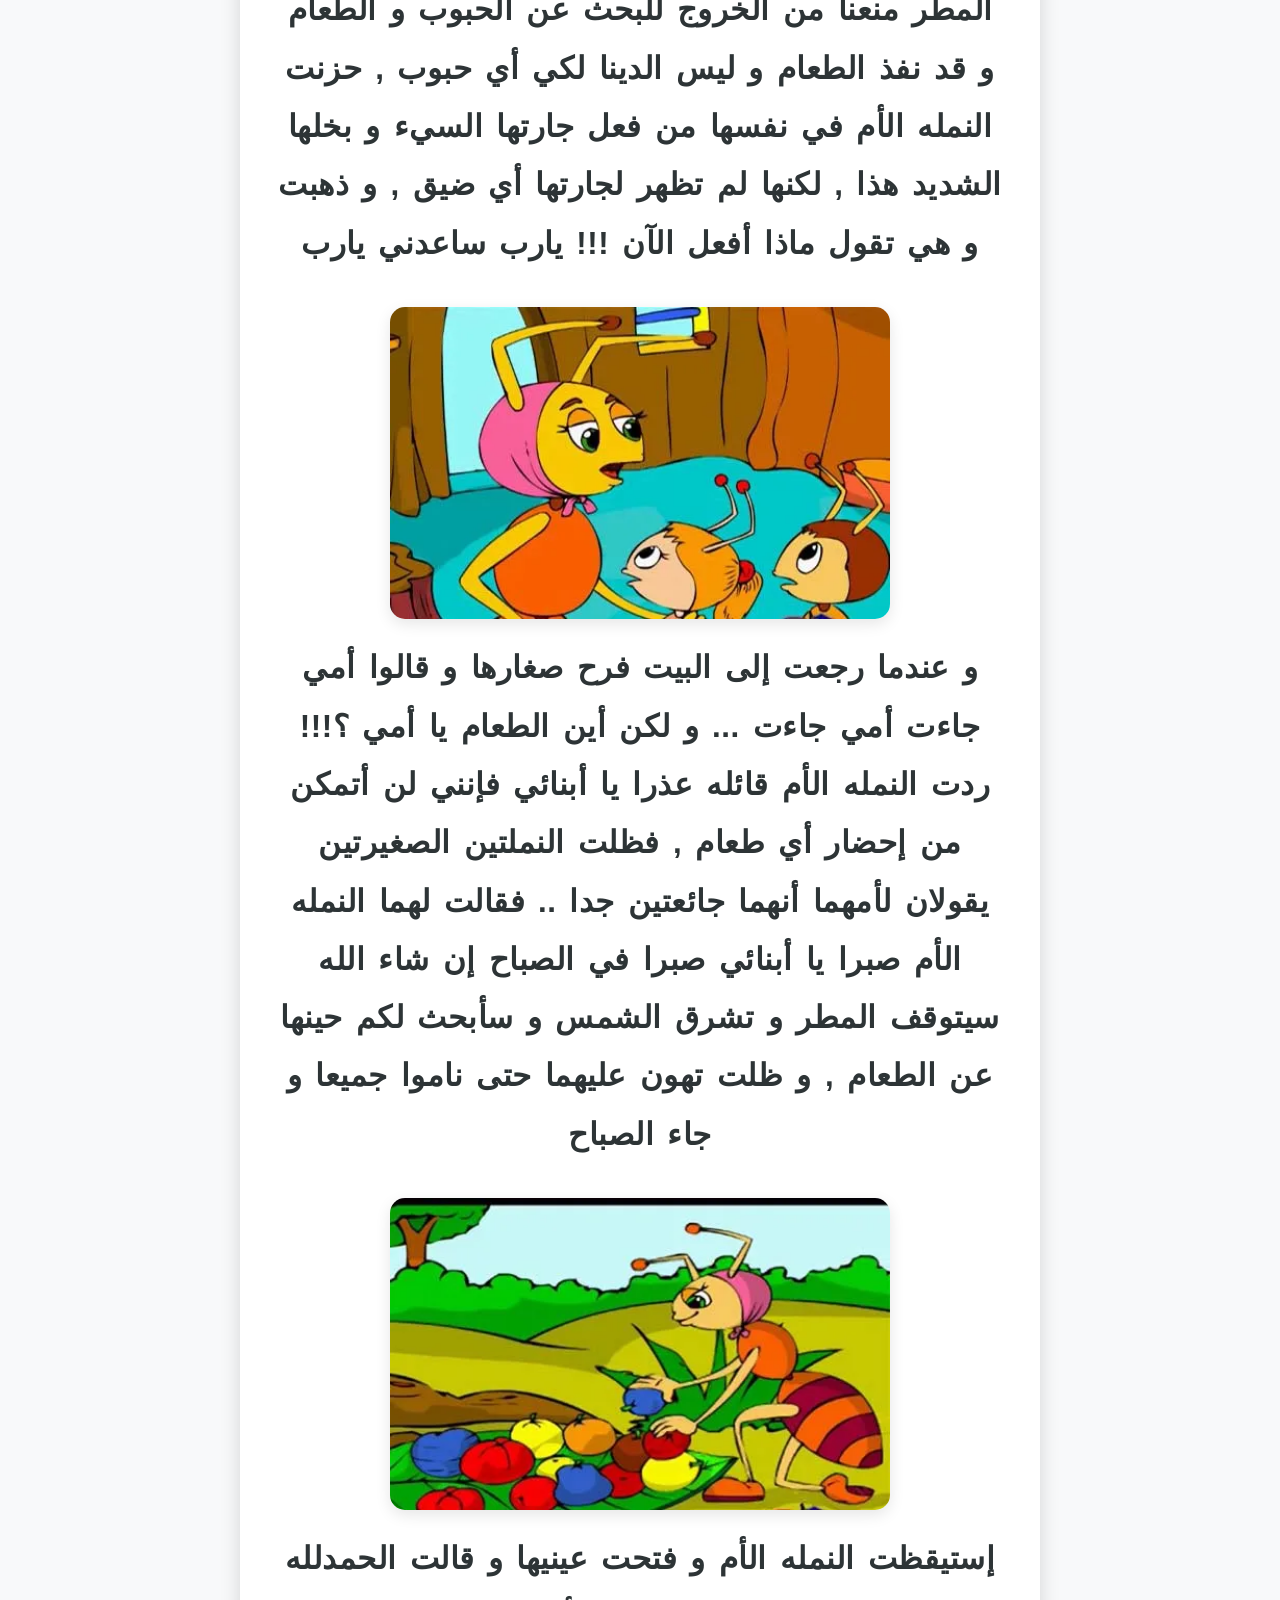
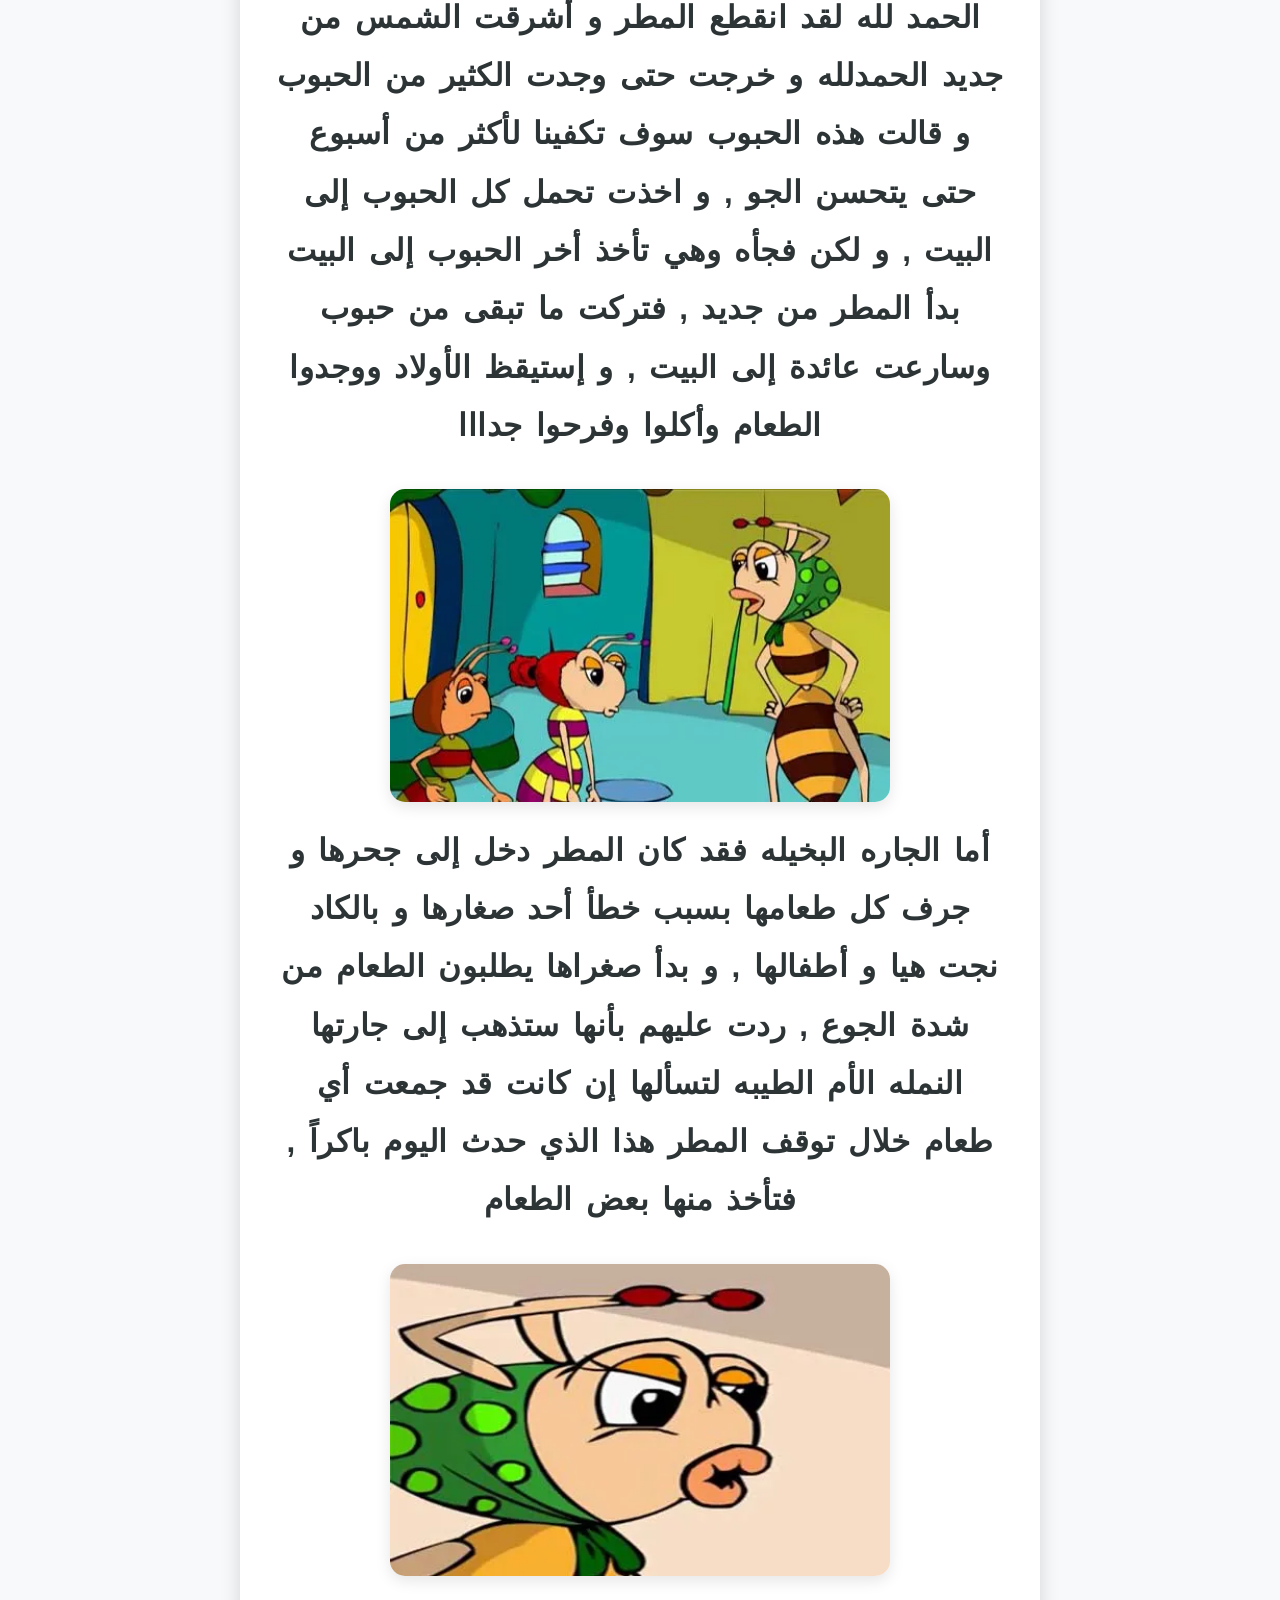
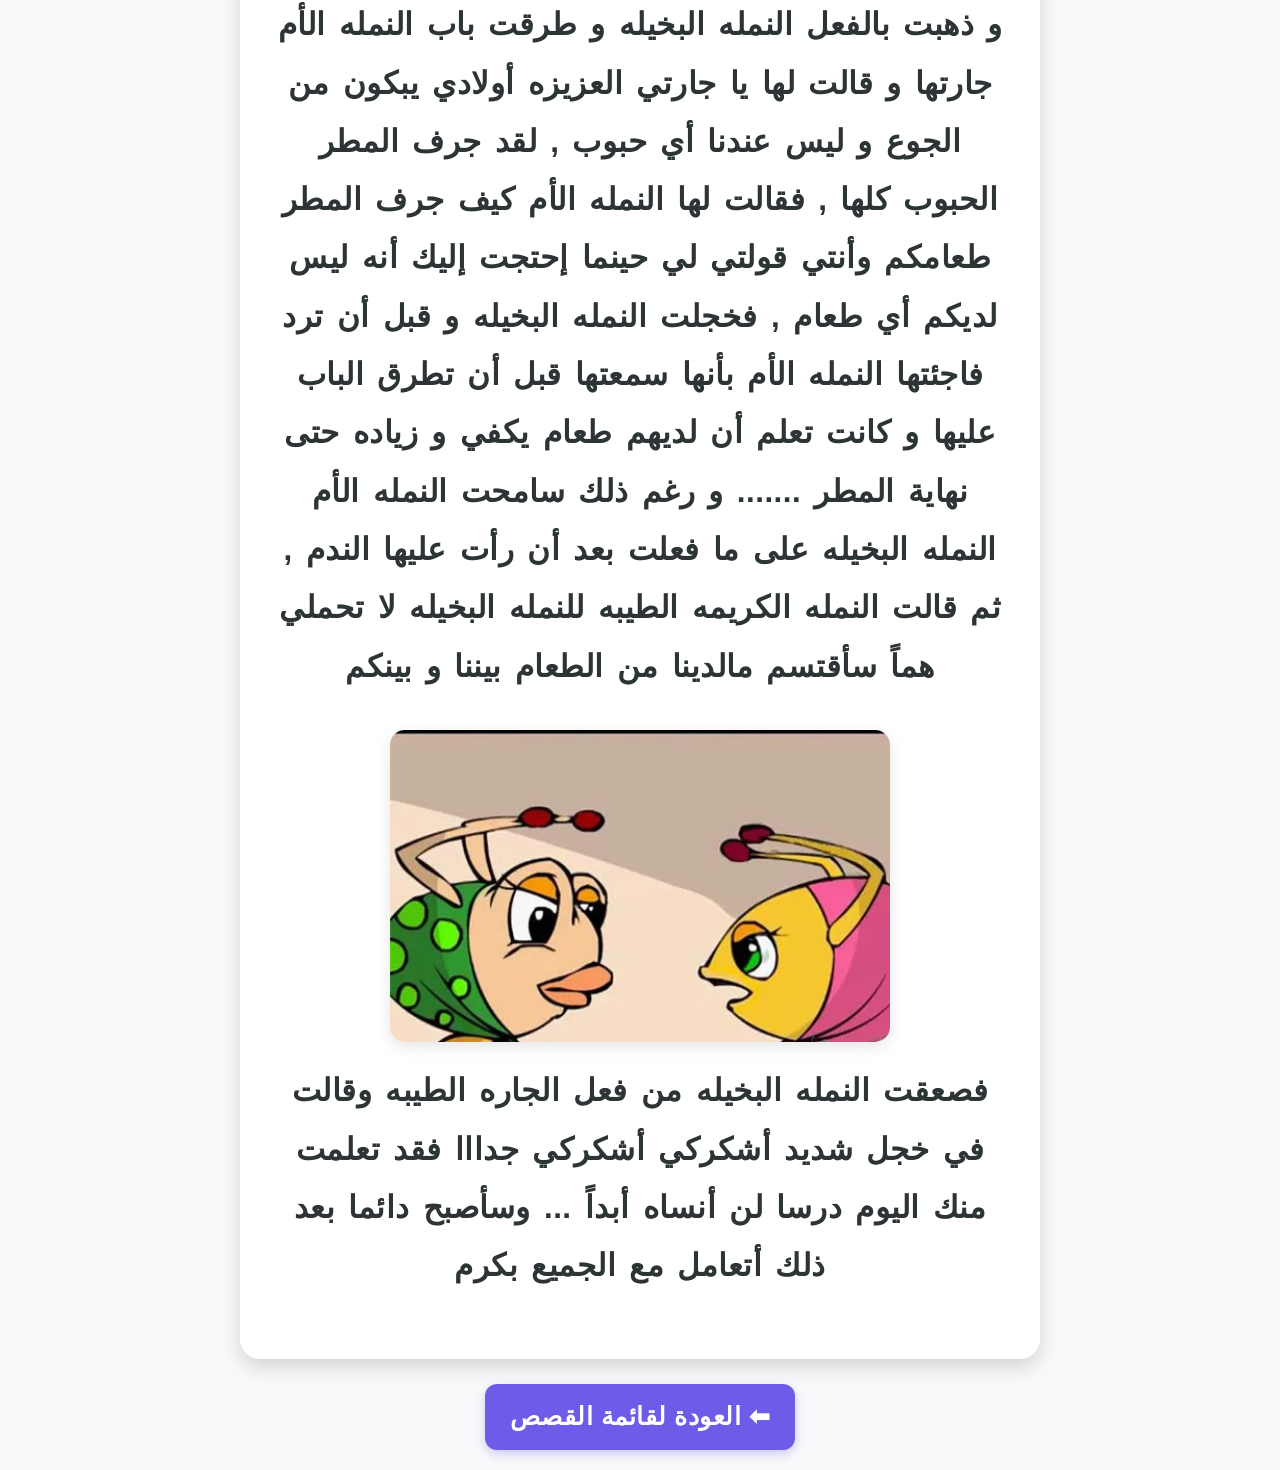
==== commit 2407d155: "Update story1.html" ====
--- a/materials/arabic/story1.html
+++ b/materials/arabic/story1.html
@@ -127,7 +127,7 @@
                 <img src="images/story1-1.webp" alt="صورة الفقرة الأولى" class="story-img" onerror="this.src='https://via.placeholder.com/500x300?text=صورة+الفقرة+الأولى'">
                 
                 <p class="story-text" data-paragraph-id="1">
-كان هناك بعض الأطفال من النمل يلعبون خارج جحر النمل , و فجأه ظهرت سحابه ممطره و بدأ المطر يتساقت , فقالت الأم النمله لأبنائها هيا إلى الداخل يا أبنائي فإن المطر شديد في الخارج و الهواء شديد البروده
+كان هناك بعض الأطفال من النمل يلعبون خارج جحر النمل , و فجأه ظهرت سحابه ممطره و بدأ المطر يتساقط , فقالت الأم النمله لأبنائها هيا إلى الداخل يا أبنائي فإن المطر شديد في الخارج و الهواء شديد البروده
                 </p>
             </div>
 
@@ -338,4 +338,4 @@
         }
     </script>
 </body>
-</html>+</html>
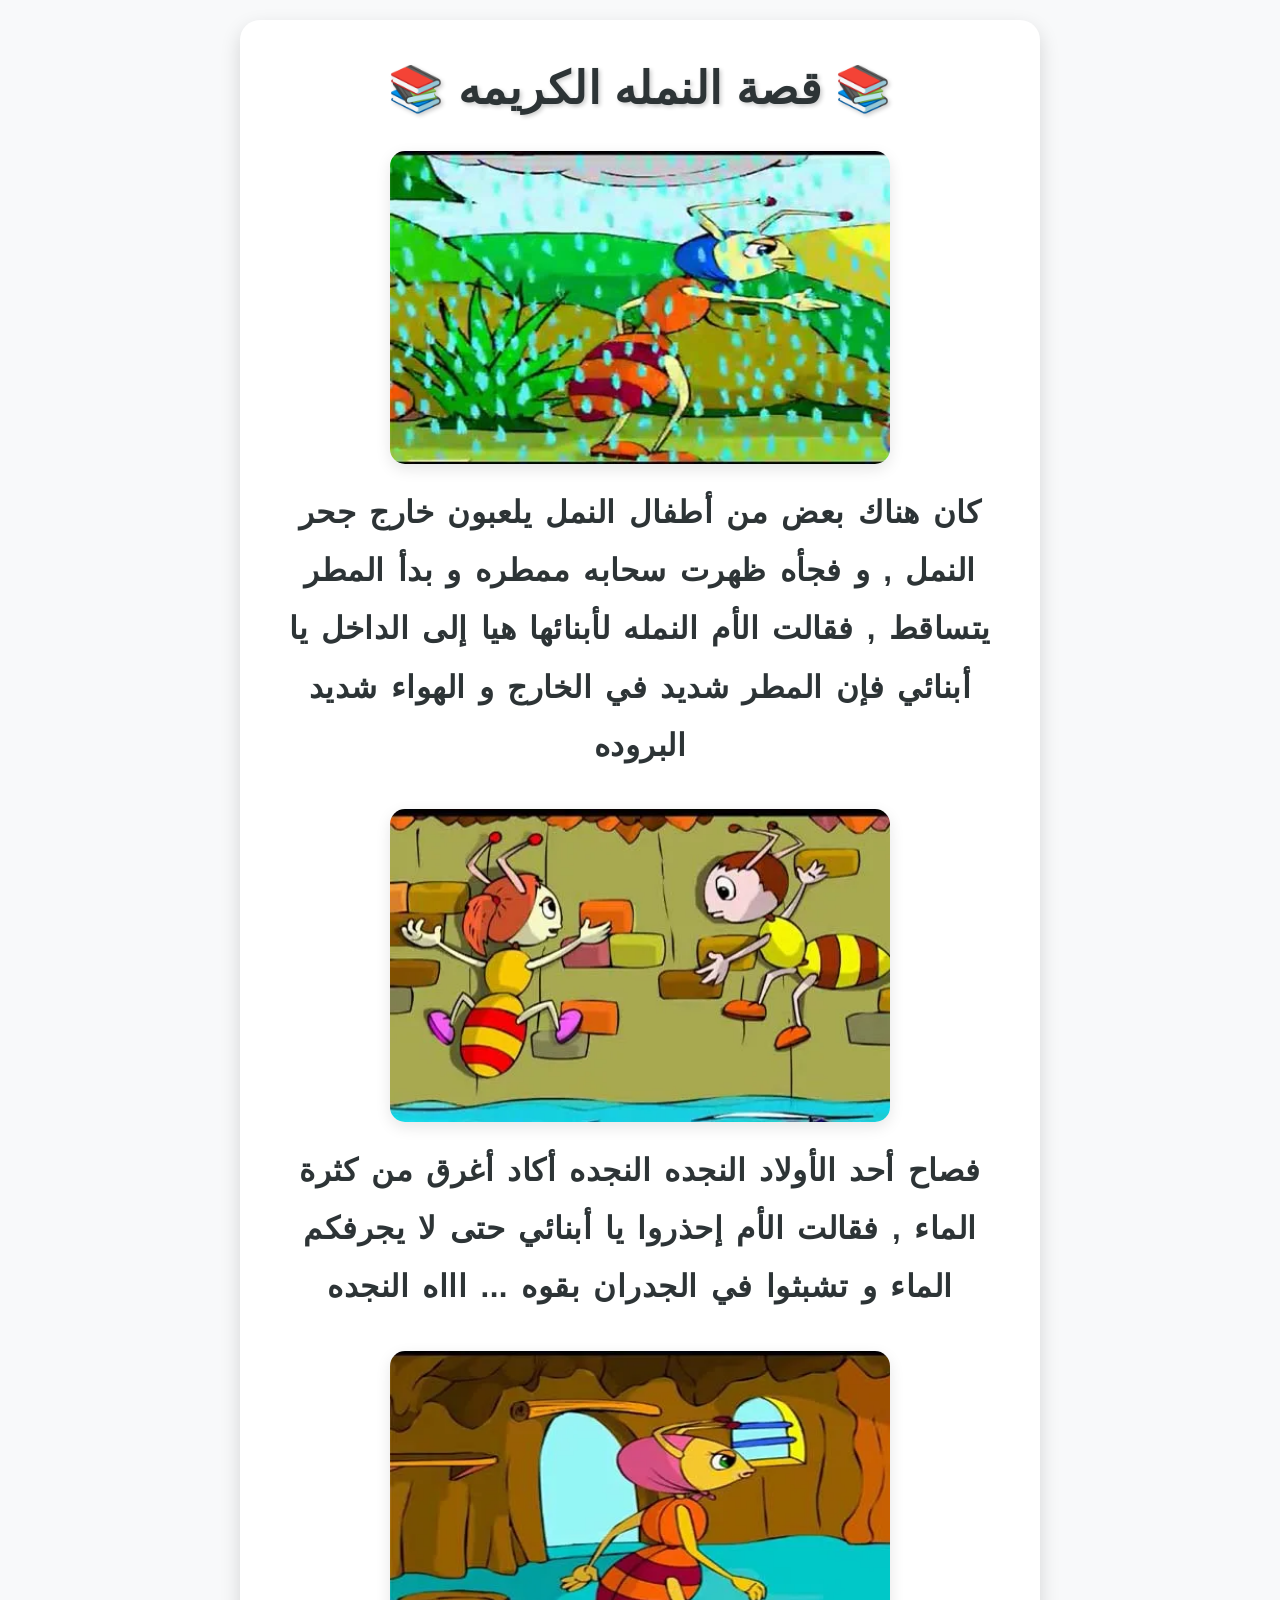
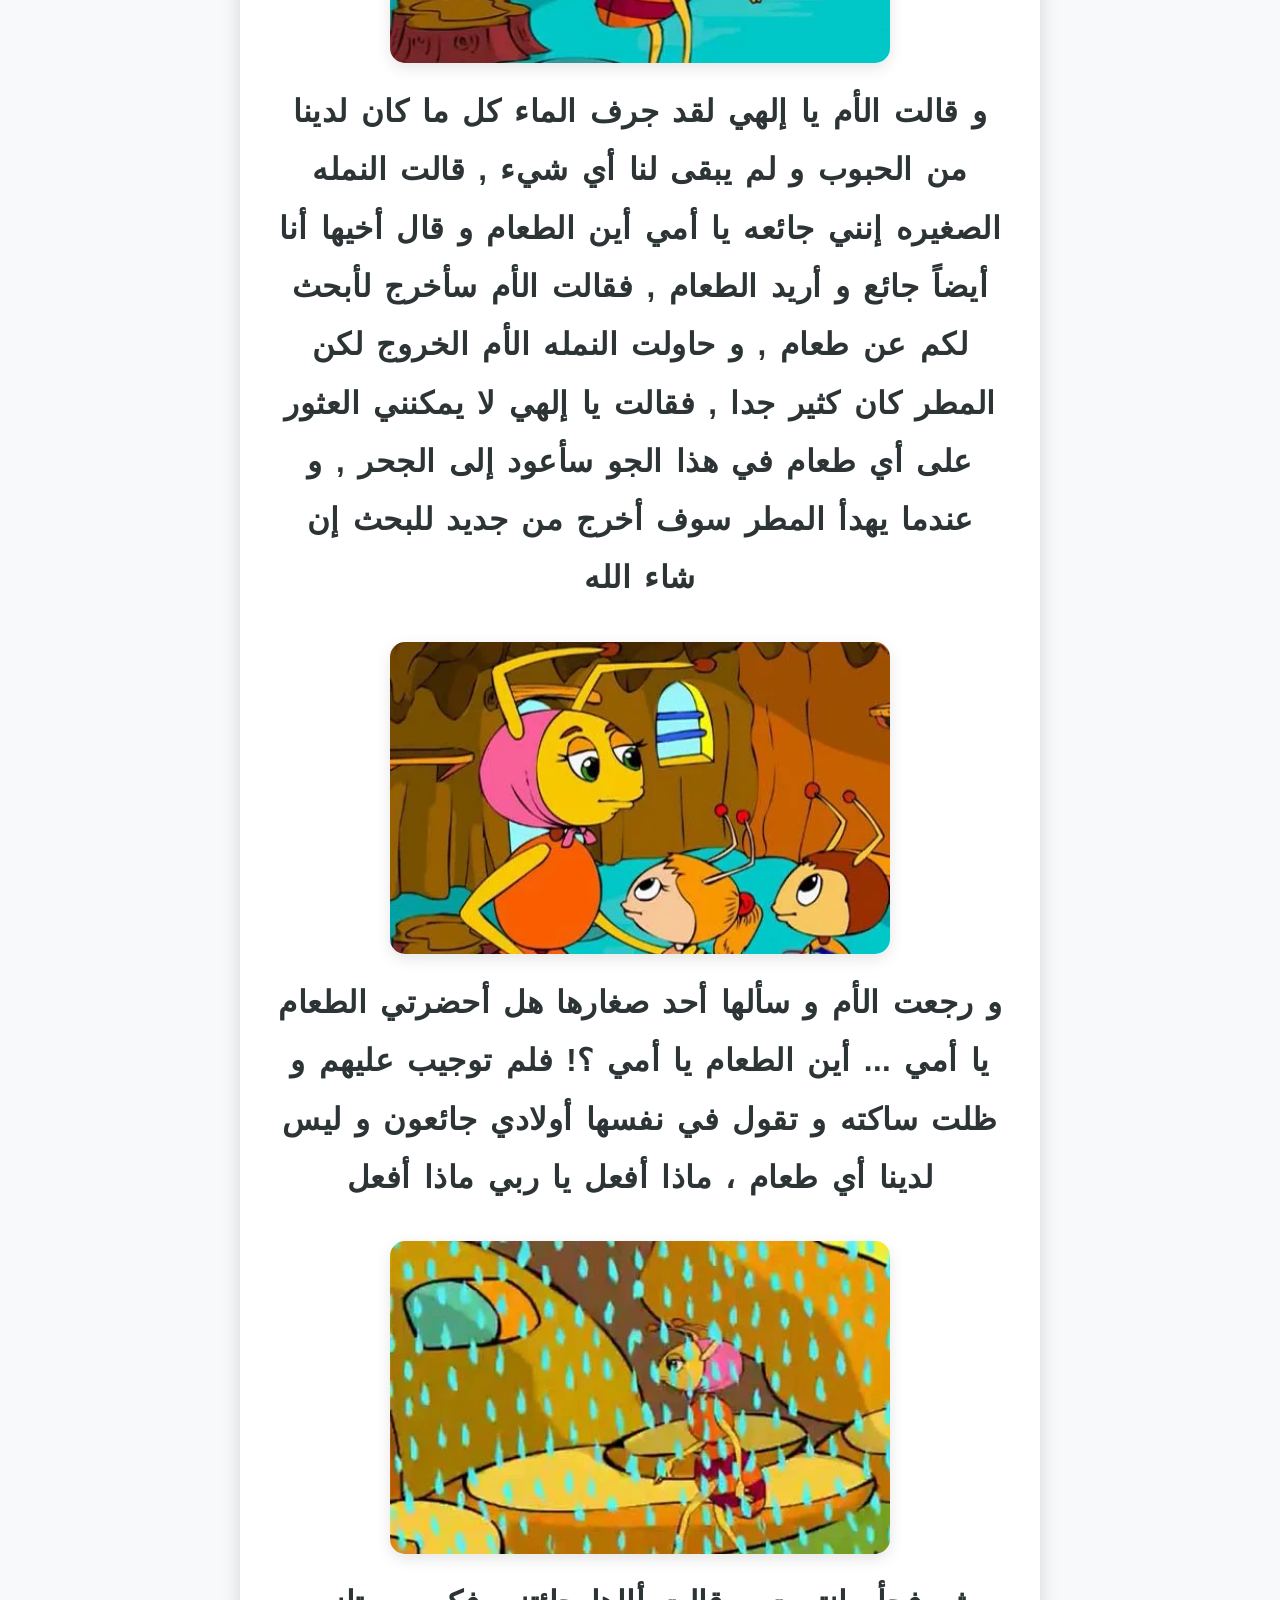
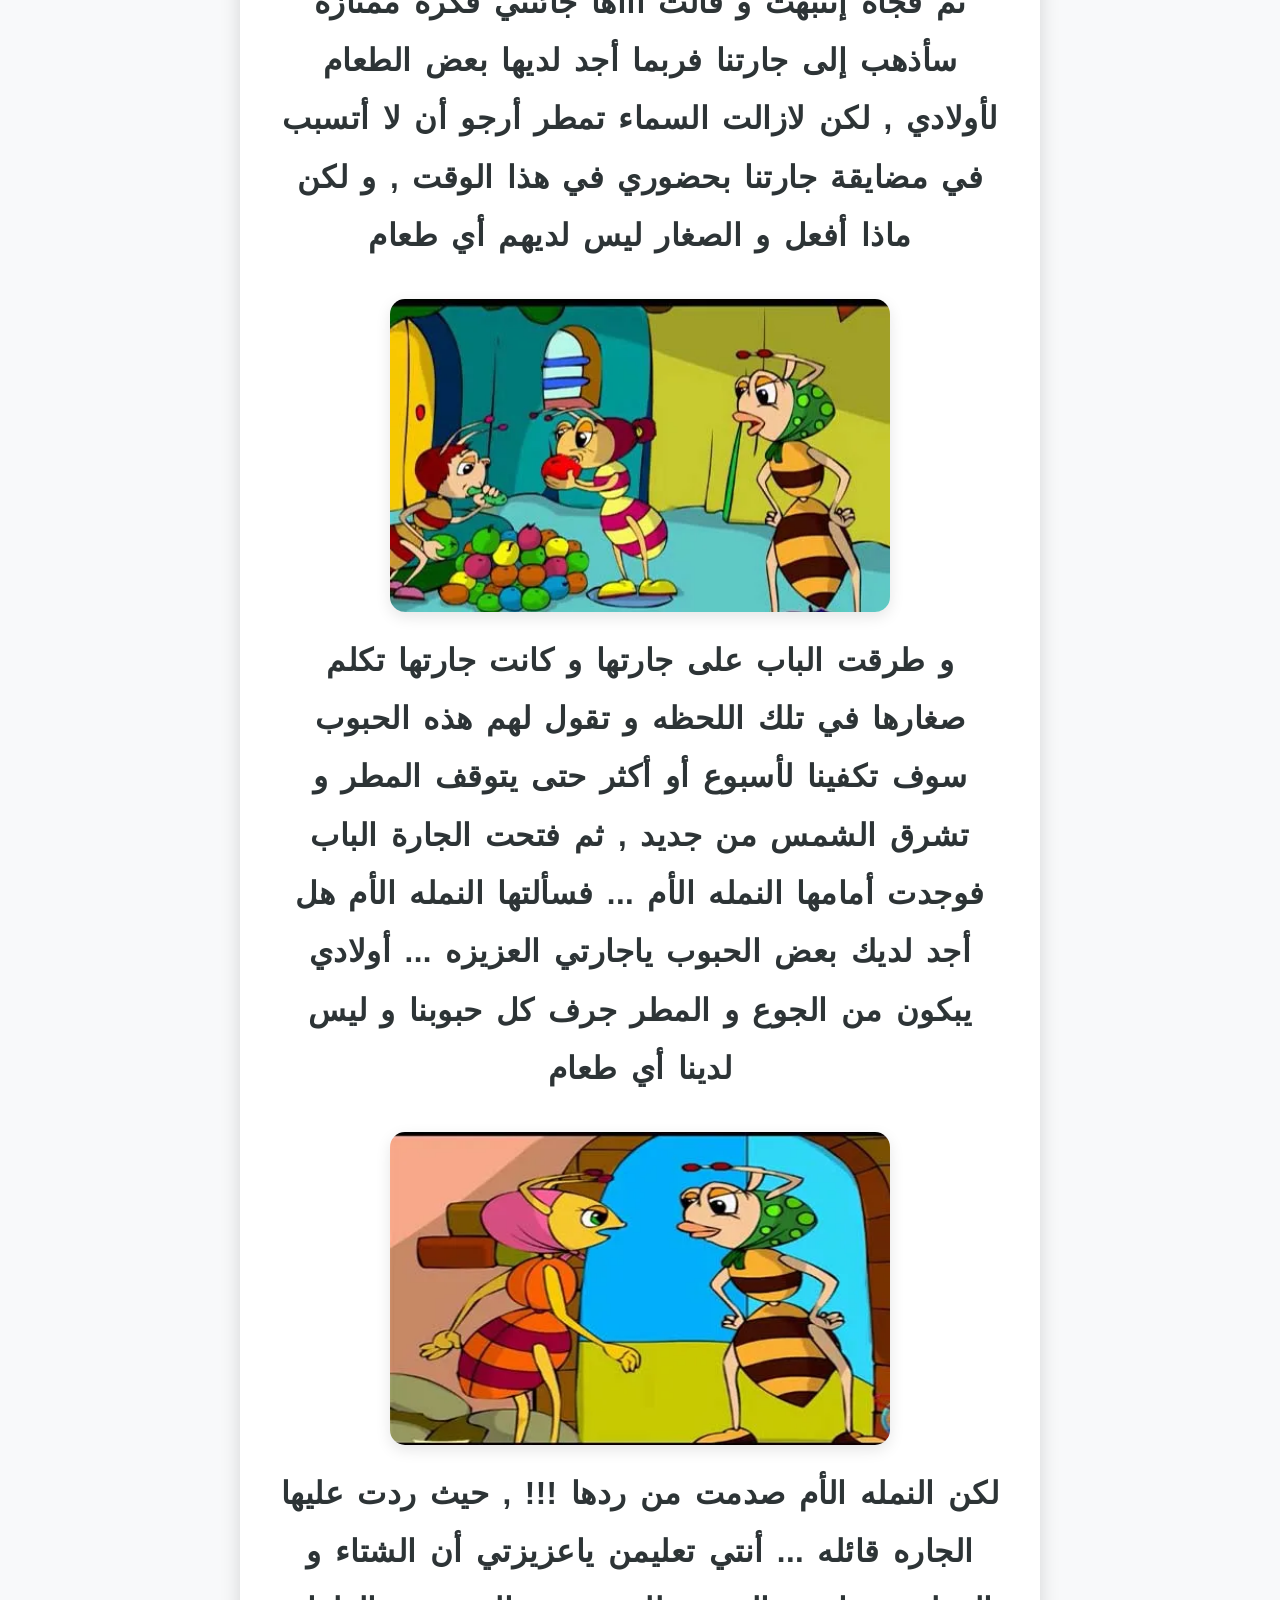
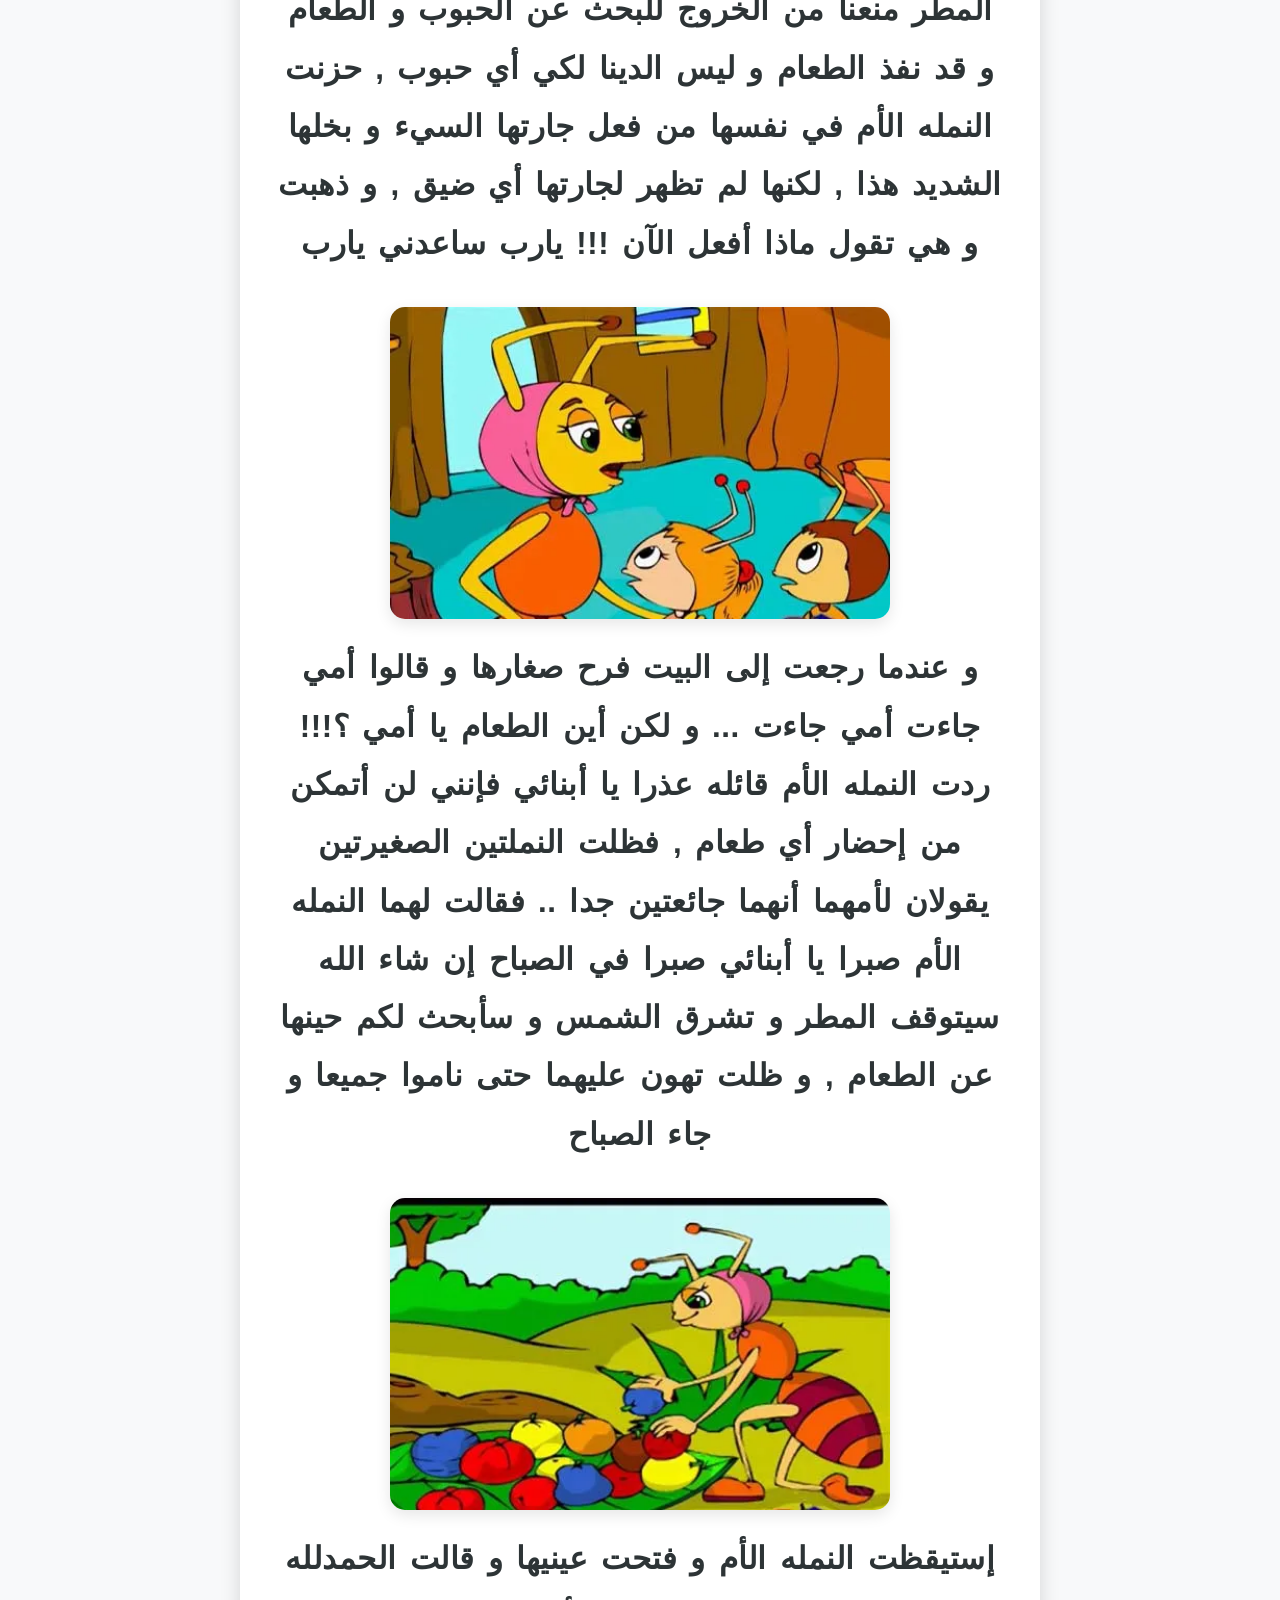
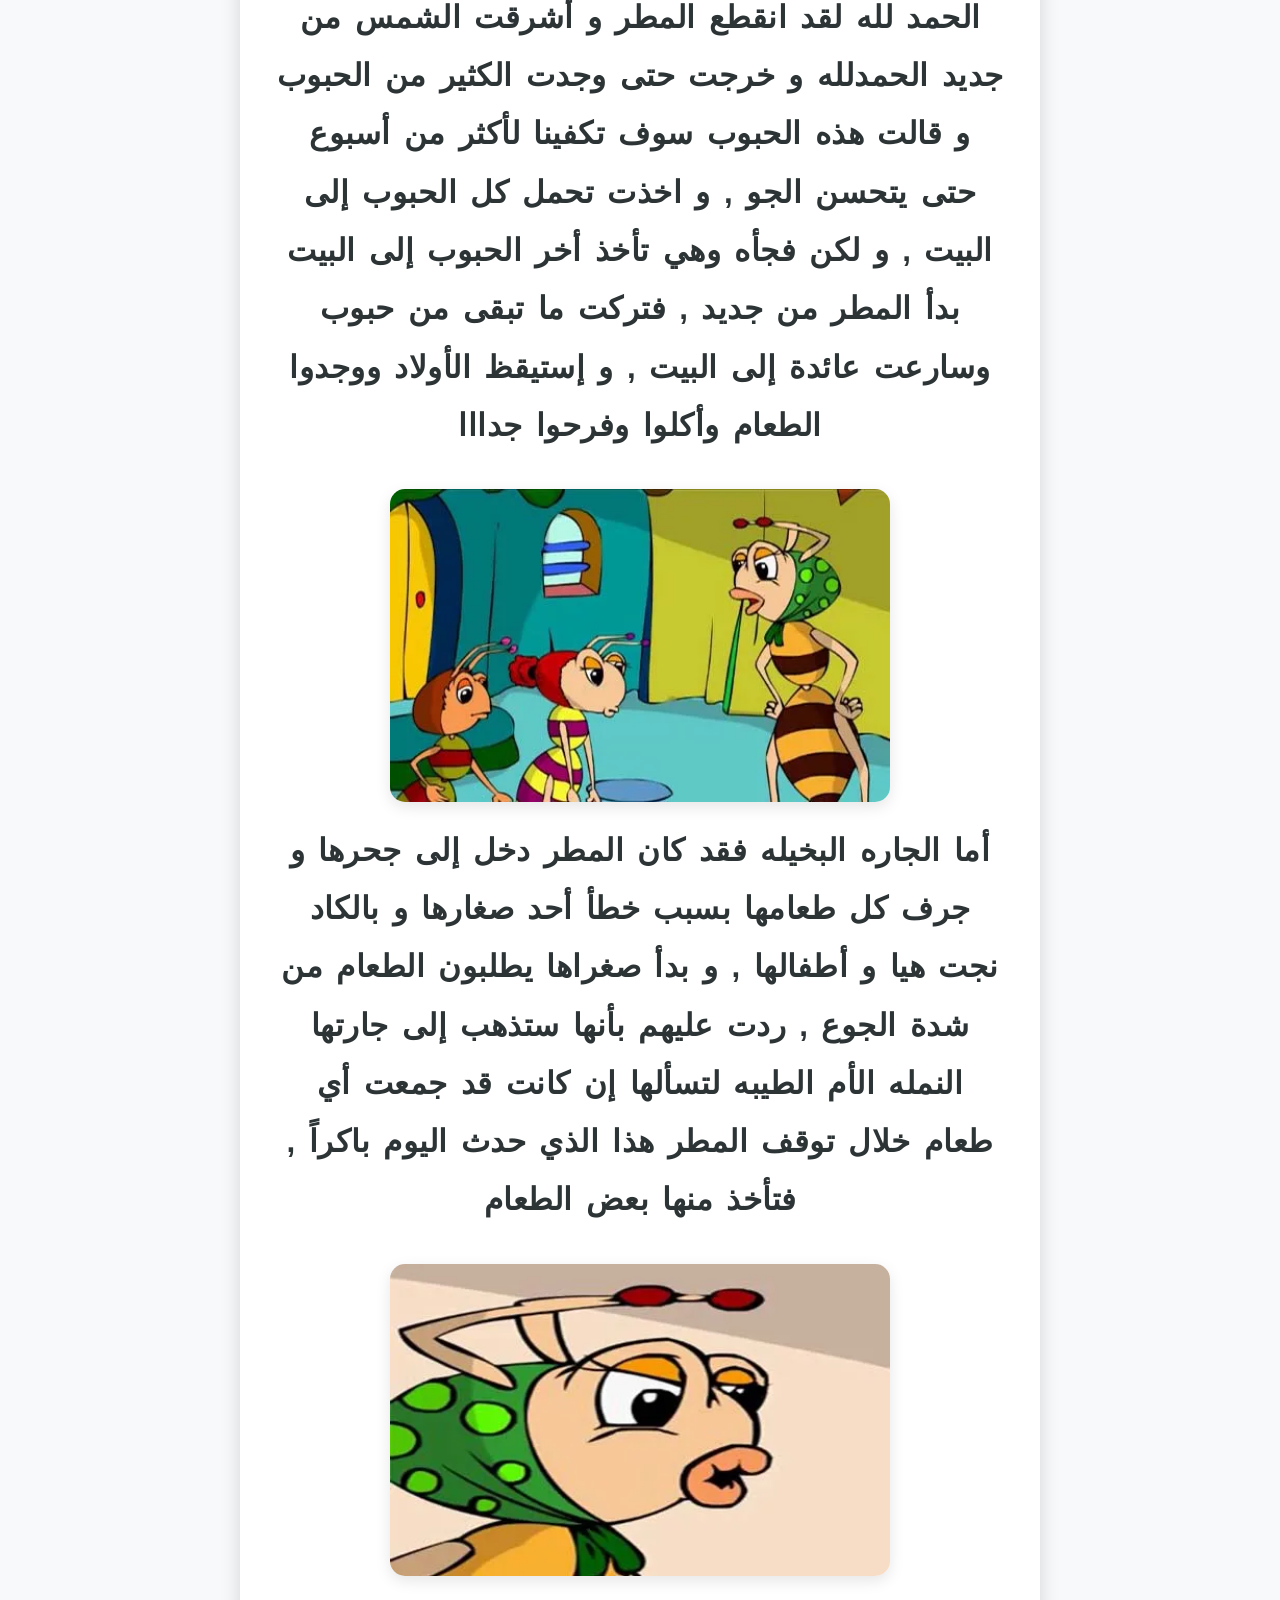
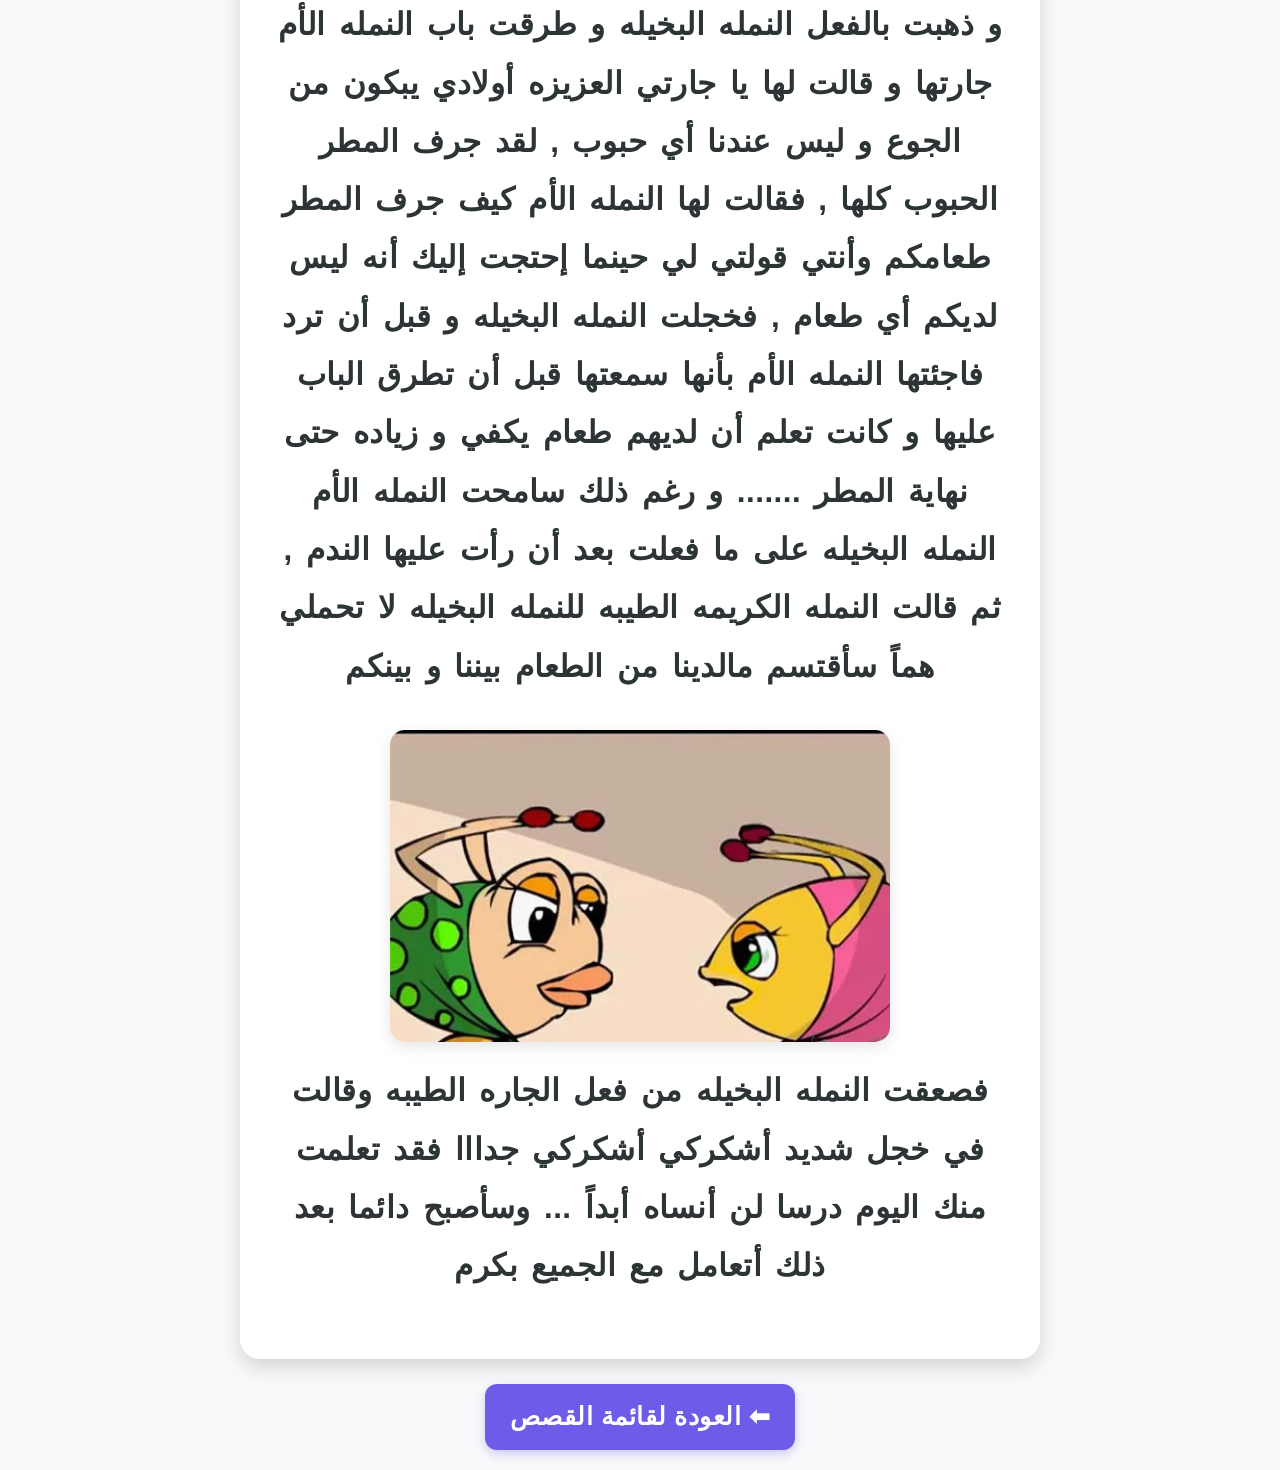
==== commit 2809023f: "Update story1.html" ====
--- a/materials/arabic/story1.html
+++ b/materials/arabic/story1.html
@@ -127,7 +127,7 @@
                 <img src="images/story1-1.webp" alt="صورة الفقرة الأولى" class="story-img" onerror="this.src='https://via.placeholder.com/500x300?text=صورة+الفقرة+الأولى'">
                 
                 <p class="story-text" data-paragraph-id="1">
-كان هناك بعض الأطفال من النمل يلعبون خارج جحر النمل , و فجأه ظهرت سحابه ممطره و بدأ المطر يتساقط , فقالت الأم النمله لأبنائها هيا إلى الداخل يا أبنائي فإن المطر شديد في الخارج و الهواء شديد البروده
+كان هناك بعض من أطفال النمل يلعبون خارج جحر النمل , و فجأه ظهرت سحابه ممطره و بدأ المطر يتساقط , فقالت الأم النمله لأبنائها هيا إلى الداخل يا أبنائي فإن المطر شديد في الخارج و الهواء شديد البروده
                 </p>
             </div>
 
